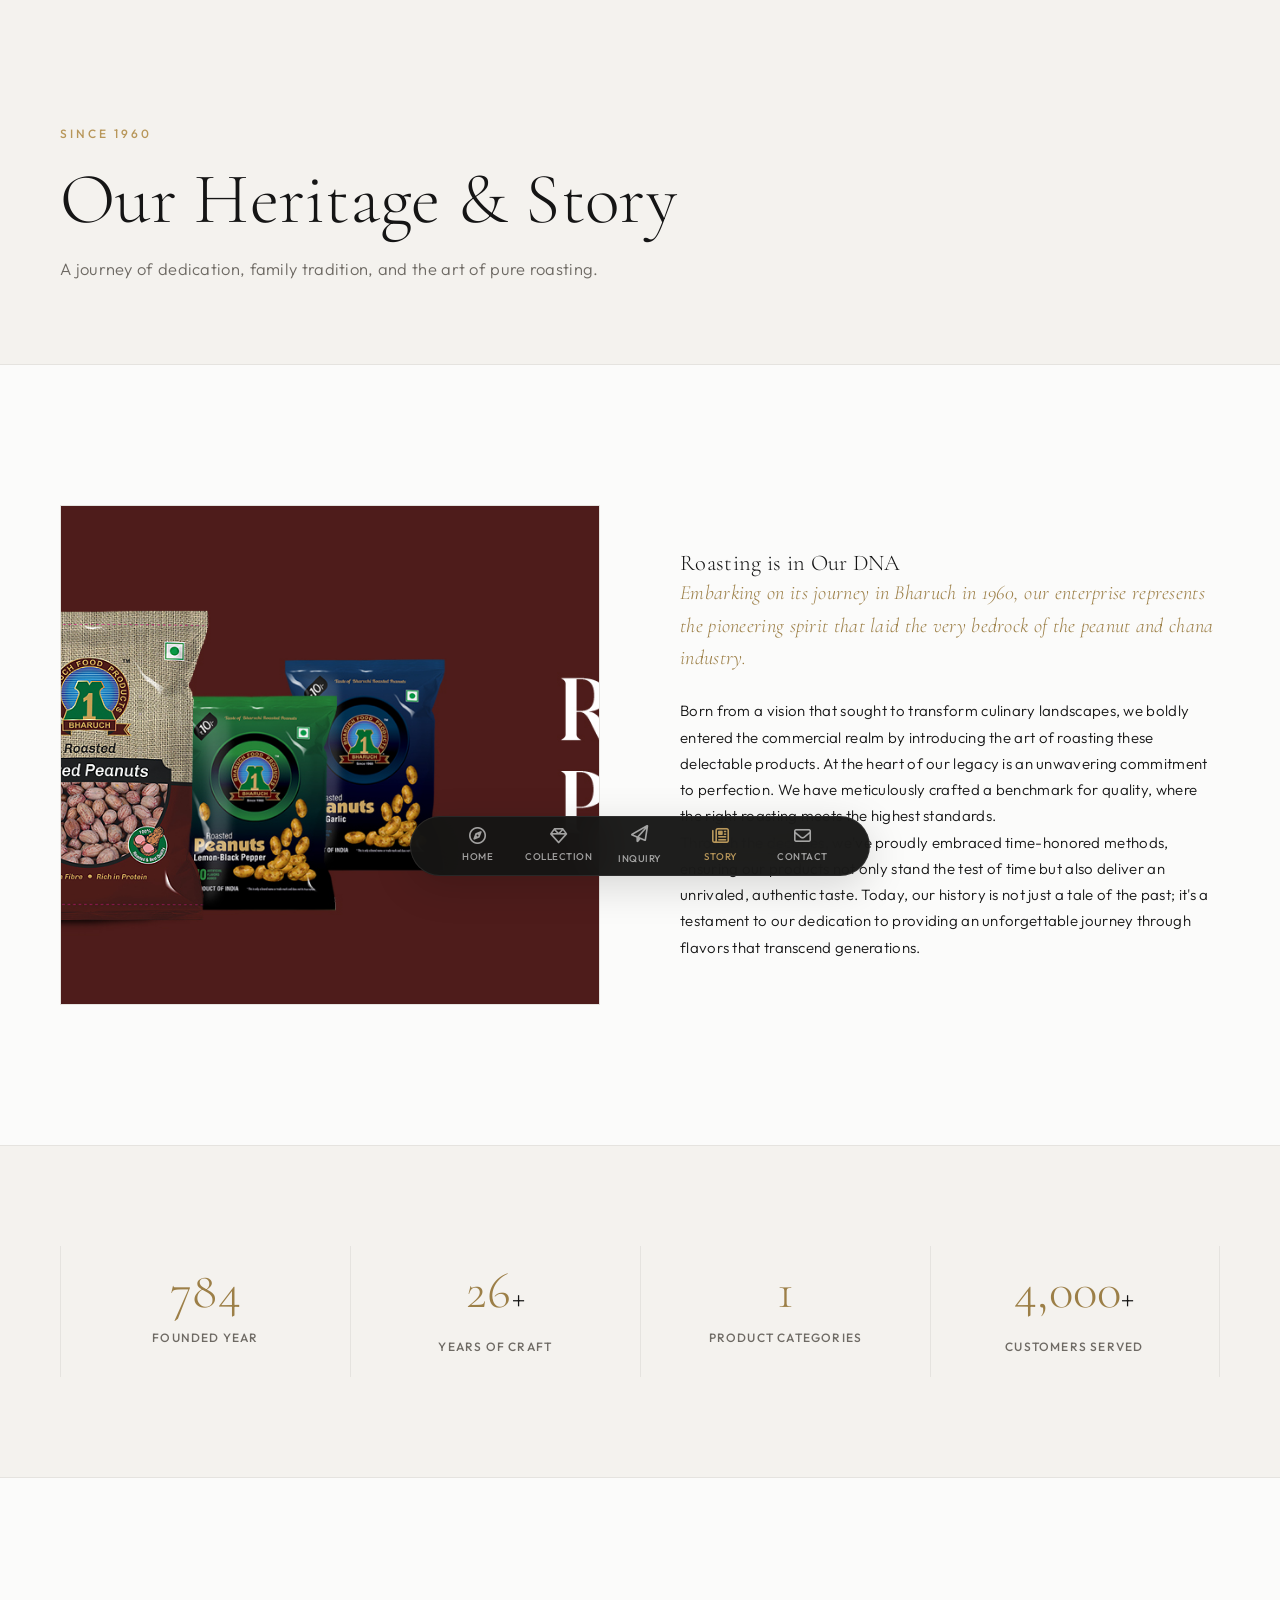
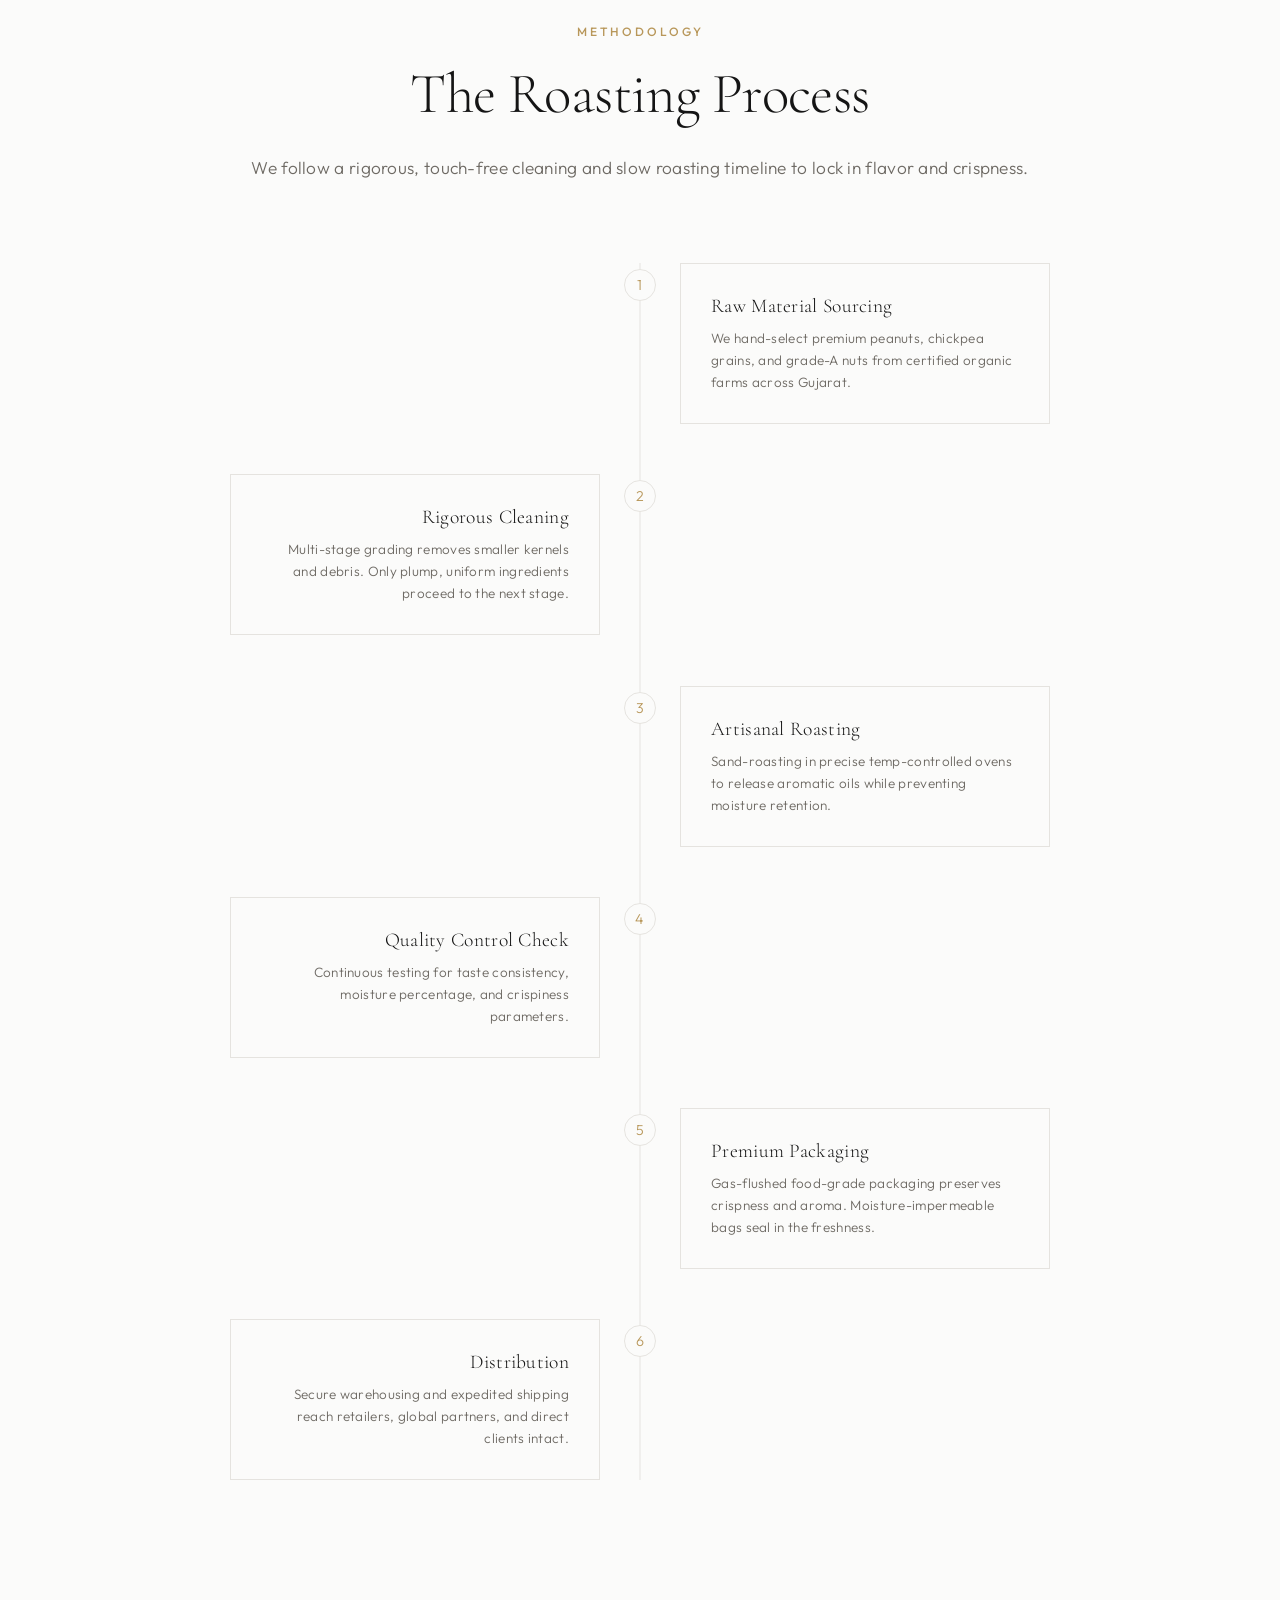
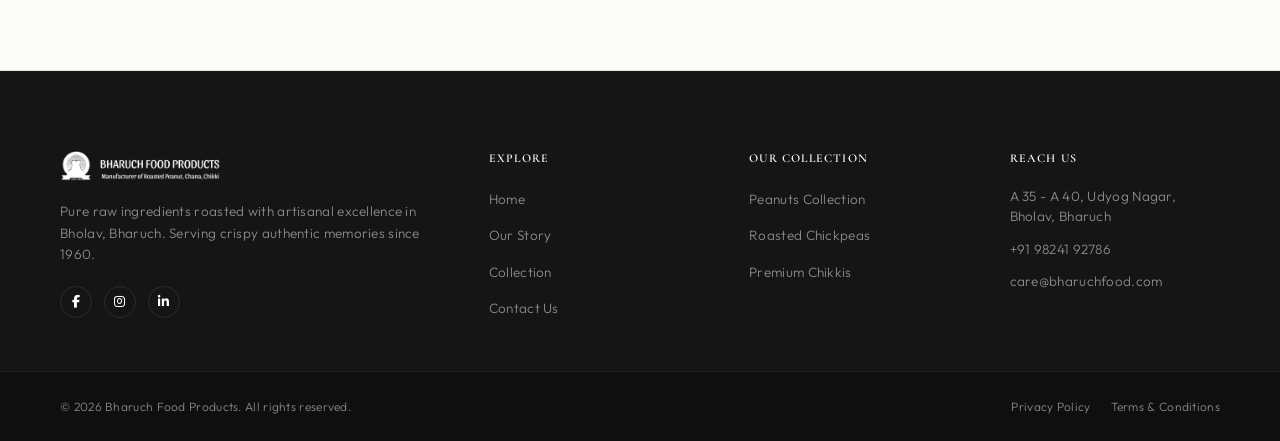
==== about.html @ 1b5e5ca8 "Initialize project with mobile-first lookbook UI redesign and Whatsapp integration" ====
<!DOCTYPE html>
<html lang="en">
<head>
    <meta charset="UTF-8">
    <meta name="viewport" content="width=device-width, initial-scale=1.0">
    <title>Our Story | Bharuch Food Products</title>
    <meta name="description" content="Embark on our journey starting in 1960. Discover our slow-roasted peanuts, authentic chickpea processing, and heritage chikki recipes.">
    <link rel="icon" type="image/png" href="assets/logo/site-logo-768x143.png">
    
    <!-- Google Fonts -->
    <link rel="preconnect" href="https://fonts.googleapis.com">
    <link rel="preconnect" href="https://fonts.gstatic.com" crossorigin>
    <link href="https://fonts.googleapis.com/css2?family=Cormorant+Garamond:ital,wght@0,300;0,400;0,600;1,300&family=Outfit:wght@200;300;400;500;600&display=swap" rel="stylesheet">
    
    <!-- FontAwesome Free Icons -->
    <link rel="stylesheet" href="https://cdnjs.cloudflare.com/ajax/libs/font-awesome/6.4.0/css/all.min.css">
    
    <!-- Stylesheets -->
    <link rel="stylesheet" href="css/style.css">
    <link rel="stylesheet" href="css/responsive.css">
    <link rel="stylesheet" href="css/animations.css">
</head>
<body>
    <!-- Scroll Progress Bar -->
    <div id="scroll-progress"></div>

    <!-- Glow Cursor (Desktop only) -->
    <div id="cursor-glow"></div>

    <!-- App-Style Floating Bottom Navigation -->
    <nav class="app-bottom-nav" role="navigation" aria-label="App Navigation">
        <ul class="app-nav-list">
            <li>
                <a href="index.html" class="app-nav-link">
                    <i class="fa-regular fa-compass"></i>
                    <span>Home</span>
                </a>
            </li>
            <li>
                <a href="products.html" class="app-nav-link">
                    <i class="fa-regular fa-gem"></i>
                    <span>Collection</span>
                </a>
            </li>
            <li>
                <a href="inquiry.html" class="app-nav-link">
                    <div class="nav-icon-wrapper">
                        <i class="fa-regular fa-paper-plane"></i>
                        <span class="cart-badge">0</span>
                    </div>
                    <span>Inquiry</span>
                </a>
            </li>
            <li>
                <a href="about.html" class="app-nav-link active">
                    <i class="fa-regular fa-newspaper"></i>
                    <span>Story</span>
                </a>
            </li>
            <li>
                <a href="contact.html" class="app-nav-link">
                    <i class="fa-regular fa-envelope"></i>
                    <span>Contact</span>
                </a>
            </li>
        </ul>
    </nav>

    <main>
        <!-- Page Header -->
        <section class="page-header" aria-label="Page Title Banner">
            <div class="container">
                <span class="section-subtitle">Since 1960</span>
                <h1 class="page-title">Our Heritage & Story</h1>
                <p class="page-subtitle">A journey of dedication, family tradition, and the art of pure roasting.</p>
            </div>
        </section>

        <!-- Story Section -->
        <section class="story-section scroll-reveal" aria-label="About Story Details">
            <div class="container grid-2">
                <div class="story-visual reveal-left">
                    <div class="visual-decor-box">
                        <img src="assets/images/peanuts/peanuts-2.jpg" alt="Vintage roasting craft" loading="lazy">
                    </div>
                </div>

                <div class="story-text reveal-right">
                    <h2 class="story-heading">Roasting is in Our DNA</h2>
                    <p class="lead">Embarking on its journey in Bharuch in 1960, our enterprise represents the pioneering spirit that laid the very bedrock of the peanut and chana industry.</p>
                    <p>Born from a vision that sought to transform culinary landscapes, we boldly entered the commercial realm by introducing the art of roasting these delectable products. At the heart of our legacy is an unwavering commitment to perfection. We have meticulously crafted a benchmark for quality, where the right roasting meets the highest standards.</p>
                    <p>Through the decades, we've proudly embraced time-honored methods, ensuring our products not only stand the test of time but also deliver an unrivaled, authentic taste. Today, our history is not just a tale of the past; it's a testament to our dedication to providing an unforgettable journey through flavors that transcend generations.</p>
                </div>
            </div>
        </section>

        <!-- Stats Section -->
        <section class="about-stats-section scroll-reveal" aria-label="Key Figures">
            <div class="container">
                <div class="stats-border-grid">
                    <div class="stat-item reveal-scale">
                        <span class="stat-number" data-target="1960">0</span>
                        <span class="stat-label">Founded Year</span>
                    </div>
                    <div class="stat-item reveal-scale" data-delay="100">
                        <span class="stat-number" data-target="66">0</span><span class="stat-plus">+</span>
                        <span class="stat-label">Years of Craft</span>
                    </div>
                    <div class="stat-item reveal-scale" data-delay="200">
                        <span class="stat-number" data-target="3">0</span>
                        <span class="stat-label">Product Categories</span>
                    </div>
                    <div class="stat-item reveal-scale" data-delay="300">
                        <span class="stat-number" data-target="10000">0</span><span class="stat-plus">+</span>
                        <span class="stat-label">Customers Served</span>
                    </div>
                </div>
            </div>
        </section>

        <!-- Process Timeline Section -->
        <section class="about-process-section scroll-reveal" aria-label="Manufacturing Timeline">
            <div class="container">
                <div class="section-header text-center">
                    <span class="section-subtitle">Methodology</span>
                    <h2 class="section-title">The Roasting Process</h2>
                    <p class="section-desc">We follow a rigorous, touch-free cleaning and slow roasting timeline to lock in flavor and crispness.</p>
                </div>

                <div class="timeline-container">
                    <div class="timeline-line"></div>
                    
                    <div class="timeline-item reveal-left">
                        <div class="timeline-badge">1</div>
                        <div class="timeline-content">
                            <h3>Raw Material Sourcing</h3>
                            <p>We hand-select premium peanuts, chickpea grains, and grade-A nuts from certified organic farms across Gujarat.</p>
                        </div>
                    </div>

                    <div class="timeline-item reveal-right">
                        <div class="timeline-badge">2</div>
                        <div class="timeline-content">
                            <h3>Rigorous Cleaning</h3>
                            <p>Multi-stage grading removes smaller kernels and debris. Only plump, uniform ingredients proceed to the next stage.</p>
                        </div>
                    </div>

                    <div class="timeline-item reveal-left">
                        <div class="timeline-badge">3</div>
                        <div class="timeline-content">
                            <h3>Artisanal Roasting</h3>
                            <p>Sand-roasting in precise temp-controlled ovens to release aromatic oils while preventing moisture retention.</p>
                        </div>
                    </div>

                    <div class="timeline-item reveal-right">
                        <div class="timeline-badge">4</div>
                        <div class="timeline-content">
                            <h3>Quality Control Check</h3>
                            <p>Continuous testing for taste consistency, moisture percentage, and crispiness parameters.</p>
                        </div>
                    </div>

                    <div class="timeline-item reveal-left">
                        <div class="timeline-badge">5</div>
                        <div class="timeline-content">
                            <h3>Premium Packaging</h3>
                            <p>Gas-flushed food-grade packaging preserves crispness and aroma. Moisture-impermeable bags seal in the freshness.</p>
                        </div>
                    </div>

                    <div class="timeline-item reveal-right">
                        <div class="timeline-badge">6</div>
                        <div class="timeline-content">
                            <h3>Distribution</h3>
                            <p>Secure warehousing and expedited shipping reach retailers, global partners, and direct clients intact.</p>
                        </div>
                    </div>
                </div>
            </div>
        </section>
    </main>

    <!-- Minimalistic Footer -->
    <footer id="site-footer">
        <div class="footer-upper container">
            <div class="footer-column brand">
                <img src="assets/logo/site-logo-768x143.png" alt="Bharuch Food Logo" class="footer-logo">
                <p>Pure raw ingredients roasted with artisanal excellence in Bholav, Bharuch. Serving crispy authentic memories since 1960.</p>
                <div class="social-links">
                    <a href="#" aria-label="Facebook"><i class="fa-brands fa-facebook-f"></i></a>
                    <a href="#" aria-label="Instagram"><i class="fa-brands fa-instagram"></i></a>
                    <a href="#" aria-label="LinkedIn"><i class="fa-brands fa-linkedin-in"></i></a>
                </div>
            </div>

            <div class="footer-column">
                <h3>Explore</h3>
                <ul class="footer-links">
                    <li><a href="index.html">Home</a></li>
                    <li><a href="about.html">Our Story</a></li>
                    <li><a href="products.html">Collection</a></li>
                    <li><a href="contact.html">Contact Us</a></li>
                </ul>
            </div>

            <div class="footer-column">
                <h3>Our Collection</h3>
                <ul class="footer-links">
                    <li><a href="products.html?category=peanuts">Peanuts Collection</a></li>
                    <li><a href="products.html?category=chana">Roasted Chickpeas</a></li>
                    <li><a href="products.html?category=chikki">Premium Chikkis</a></li>
                </ul>
            </div>

            <div class="footer-column">
                <h3>Reach Us</h3>
                <ul class="footer-contact">
                    <li>A 35 - A 40, Udyog Nagar, Bholav, Bharuch</li>
                    <li>+91 98241 92786</li>
                    <li>care@bharuchfood.com</li>
                </ul>
            </div>
        </div>

        <div class="footer-lower">
            <div class="container footer-lower-content">
                <p>&copy; 2026 Bharuch Food Products. All rights reserved.</p>
                <div class="footer-meta">
                    <a href="#">Privacy Policy</a>
                    <a href="#">Terms & Conditions</a>
                </div>
            </div>
        </div>
    </footer>

    <!-- Back to Top Button -->
    <button id="back-to-top" aria-label="Go to top of page">
        <i class="fa-solid fa-arrow-up-long"></i>
    </button>

    <!-- Modular JS Scripts -->
    <script type="module" src="js/app.js"></script>
</body>
</html>
---- css/style.css ----
/* ==========================================================================
   Premium Minimalist Design System
   ========================================================================== */
:root {
    --color-bg-primary: #fbfbfa;   /* Matte Alabaster Off-white */
    --color-bg-secondary: #f4f2ee; /* Soft Clay / Sand */
    --color-primary: #151515;      /* Deep Pitch Charcoal */
    --color-accent: #b8975a;       /* Quiet Luxury Gold */
    --color-accent-hover: #9c7f47; /* Darker Gold */
    --color-border: #e5e3df;       /* Thin Slate / Chalk border */
    --color-text-muted: #6e6a64;   /* Muted organic gray */
    --color-white: #ffffff;
    --color-success: #3b7a57;      /* Clean Sage Green */
    
    --font-headings: 'Cormorant Garamond', serif;
    --font-body: 'Outfit', sans-serif;
    
    --transition-smooth: all 0.6s cubic-bezier(0.16, 1, 0.3, 1);
    --transition-fast: all 0.3s cubic-bezier(0.25, 0.8, 0.25, 1);
    
    --shadow-minimal: 0 4px 20px rgba(21, 21, 21, 0.02);
    --shadow-premium: 0 20px 40px rgba(21, 21, 21, 0.04);
    
    --radius-sharp: 0px;           /* Sharp minimalist edges */
    --radius-sm: 2px;
    --radius-md: 6px;
    
    --header-height: 80px;
    --scroll-progress: 0%;
}

/* ==========================================================================
   Base Styles & Reset
   ========================================================================== */
* {
    box-sizing: border-box;
    margin: 0;
    padding: 0;
}

html {
    scroll-behavior: auto;
    font-size: 15px;
    background-color: var(--color-bg-primary);
}

body {
    background-color: var(--color-bg-primary);
    color: var(--color-primary);
    font-family: var(--font-body);
    font-weight: 300;
    line-height: 1.75;
    letter-spacing: 0.02em;
    overflow-x: hidden;
    -webkit-font-smoothing: antialiased;
}

a {
    color: inherit;
    text-decoration: none;
    transition: var(--transition-fast);
}

img {
    max-width: 100%;
    height: auto;
    display: block;
}

button, input, select, textarea {
    font-family: inherit;
    font-size: inherit;
    color: inherit;
    background: none;
    border: none;
    outline: none;
}

/* Custom minimal scrollbar */
::-webkit-scrollbar {
    width: 6px;
}
::-webkit-scrollbar-track {
    background: var(--color-bg-secondary);
}
::-webkit-scrollbar-thumb {
    background: var(--color-accent);
}
::-webkit-scrollbar-thumb:hover {
    background: var(--color-primary);
}

/* ==========================================================================
   Typography & Sections
   ========================================================================== */
h1, h2, h3, h4, h5, h6 {
    font-family: var(--font-headings);
    font-weight: 300;
    color: var(--color-primary);
    line-height: 1.25;
}

.container {
    width: 100%;
    max-width: 1360px;
    margin: 0 auto;
    padding: 0 60px;
}

.grid-2 {
    display: grid;
    grid-template-columns: repeat(2, 1fr);
    gap: 80px;
    align-items: center;
}

.text-center {
    text-align: center;
}

.section-header {
    max-width: 800px;
    margin: 0 auto 80px auto;
}

.section-subtitle {
    display: inline-block;
    font-family: var(--font-body);
    font-weight: 500;
    font-size: 0.8rem;
    letter-spacing: 0.25em;
    text-transform: uppercase;
    color: var(--color-accent);
    margin-bottom: 16px;
}

.section-title {
    font-family: var(--font-headings);
    font-size: clamp(2.4rem, 5vw, 3.8rem);
    letter-spacing: -0.01em;
    margin-bottom: 24px;
}

.section-desc {
    font-size: 1.15rem;
    color: var(--color-text-muted);
    font-weight: 300;
}

.lead {
    font-size: 1.35rem;
    font-family: var(--font-headings);
    font-style: italic;
    color: var(--color-accent-hover);
    line-height: 1.6;
    margin-bottom: 24px;
}

/* Page Headers (Multi-page Title blocks) */
.page-header {
    background-color: var(--color-bg-secondary);
    padding: 120px 0 80px 0;
    border-bottom: 1px solid var(--color-border);
}

.page-title {
    font-size: clamp(3rem, 6vw, 4.8rem);
    margin-bottom: 16px;
    line-height: 1.1;
}

.page-subtitle {
    font-size: 1.1rem;
    color: var(--color-text-muted);
    font-weight: 300;
}

/* Interactive Links */
.underline-link {
    display: inline-flex;
    align-items: center;
    gap: 8px;
    font-weight: 500;
    font-size: 0.85rem;
    text-transform: uppercase;
    letter-spacing: 0.1em;
    position: relative;
    padding-bottom: 4px;
    transition: var(--transition-fast);
}

.underline-link::after {
    content: '';
    position: absolute;
    bottom: 0;
    left: 0;
    width: 100%;
    height: 1px;
    background-color: var(--color-primary);
    transform: scaleX(1);
    transform-origin: left;
    transition: transform 0.4s cubic-bezier(0.16, 1, 0.3, 1);
}

.underline-link:hover::after {
    transform: scaleX(0);
    transform-origin: right;
}

.underline-link i {
    font-size: 0.95rem;
    transition: transform 0.3s ease;
}

.underline-link:hover i {
    transform: translateX(4px);
}

/* Clean Block Buttons */
.btn {
    display: inline-flex;
    align-items: center;
    justify-content: center;
    padding: 16px 40px;
    font-family: var(--font-body);
    font-weight: 400;
    font-size: 0.85rem;
    letter-spacing: 0.15em;
    text-transform: uppercase;
    cursor: pointer;
    position: relative;
    border-radius: var(--radius-sharp);
    transition: var(--transition-smooth);
    border: 1px solid transparent;
}

.btn-primary {
    background-color: var(--color-primary);
    color: var(--color-bg-primary);
    border-color: var(--color-primary);
}

.btn-primary:hover {
    background-color: transparent;
    color: var(--color-primary);
    border-color: var(--color-primary);
}

.btn-outline {
    background-color: transparent;
    color: var(--color-white);
    border-color: rgba(255, 255, 255, 0.4);
}

.btn-outline:hover {
    background-color: var(--color-white);
    color: var(--color-primary);
    border-color: var(--color-white);
}

.btn-block {
    display: flex;
    width: 100%;
}

/* ==========================================================================
   Header & Navigation
   ========================================================================== */
#site-header {
    position: fixed;
    top: 0;
    left: 0;
    width: 100%;
    height: var(--header-height);
    z-index: 1000;
    background-color: rgba(251, 251, 250, 0.85);
    backdrop-filter: blur(16px);
    -webkit-backdrop-filter: blur(16px);
    border-bottom: 1px solid var(--color-border);
    transition: var(--transition-smooth);
}

#site-header.scroll-up {
    transform: translateY(0);
}

#site-header.scroll-down {
    transform: translateY(-100%);
}

#site-header.scrolled {
    background-color: rgba(251, 251, 250, 0.98);
}

.nav-container {
    max-width: 1360px;
    height: 100%;
    margin: 0 auto;
    padding: 0 60px;
    display: flex;
    align-items: center;
    justify-content: space-between;
}

.logo-link {
    display: flex;
    align-items: center;
}

.nav-logo {
    height: 32px;
    width: auto;
    object-fit: contain;
}

.nav-links {
    display: flex;
    align-items: center;
    list-style: none;
    gap: 40px;
}

.nav-link {
    font-size: 0.85rem;
    font-weight: 400;
    text-transform: uppercase;
    letter-spacing: 0.15em;
    color: var(--color-primary);
    padding: 8px 0;
    position: relative;
}

.nav-link::after {
    content: '';
    position: absolute;
    bottom: 0;
    left: 0;
    width: 100%;
    height: 1px;
    background-color: var(--color-accent);
    transform: scaleX(0);
    transform-origin: right;
    transition: transform 0.4s cubic-bezier(0.16, 1, 0.3, 1);
}

.nav-link:hover::after,
.nav-link.active::after {
    transform: scaleX(1);
    transform-origin: left;
}

#mobile-menu-toggle {
    display: none;
    flex-direction: column;
    justify-content: space-between;
    width: 24px;
    height: 16px;
    cursor: pointer;
    z-index: 1001;
}

.hamburger-bar {
    width: 100%;
    height: 1px;
    background-color: var(--color-primary);
    transition: var(--transition-smooth);
}

/* ==========================================================================
   Home Hero Section
   ========================================================================== */
.hero-section {
    position: relative;
    width: 100%;
    height: 100vh;
    display: flex;
    align-items: center;
    overflow: hidden;
    background-color: var(--color-primary);
}

.hero-carousel {
    position: absolute;
    top: 0;
    left: 0;
    width: 100%;
    height: 100%;
    z-index: 1;
}

.carousel-slide {
    position: absolute;
    top: 0;
    left: 0;
    width: 100%;
    height: 100%;
    background-size: cover;
    background-position: center;
    background-repeat: no-repeat;
    opacity: 0;
    transition: opacity 1.6s cubic-bezier(0.4, 0, 0.2, 1);
    transform: scale(1.04);
}

.carousel-slide.active {
    opacity: 1;
    transform: scale(1);
    transition: opacity 1.6s ease, transform 12s ease;
}

.hero-content {
    position: relative;
    z-index: 2;
    color: var(--color-white);
    max-width: 840px;
}

.hero-badge {
    display: inline-block;
    padding: 4px 16px;
    border: 1px solid rgba(255, 255, 255, 0.3);
    font-size: 0.75rem;
    font-weight: 500;
    letter-spacing: 0.3em;
    text-transform: uppercase;
    color: var(--color-accent);
    margin-bottom: 28px;
    background-color: rgba(21, 21, 21, 0.3);
    backdrop-filter: blur(4px);
}

.hero-title {
    font-family: var(--font-headings);
    font-size: clamp(3rem, 7vw, 5rem);
    line-height: 1.15;
    font-weight: 300;
    margin-bottom: 24px;
    color: var(--color-white);
}

.hero-tagline {
    font-size: clamp(1.05rem, 2vw, 1.25rem);
    font-weight: 300;
    line-height: 1.7;
    color: rgba(255, 255, 255, 0.85);
    margin-bottom: 44px;
    max-width: 600px;
}

.hero-actions {
    display: flex;
    gap: 20px;
}

.scroll-down-indicator {
    position: absolute;
    bottom: 40px;
    left: 50%;
    transform: translateX(-50%);
    z-index: 2;
    color: var(--color-white);
    display: flex;
    flex-direction: column;
    align-items: center;
    gap: 8px;
    font-size: 1.1rem;
    opacity: 0.6;
    transition: var(--transition-fast);
}

.scroll-down-indicator:hover {
    opacity: 1;
    bottom: 35px;
}

/* ==========================================================================
   Home Categories Grid Section
   ========================================================================== */
.categories-section {
    padding: 140px 0;
    border-bottom: 1px solid var(--color-border);
}

.categories-grid {
    display: grid;
    grid-template-columns: repeat(3, 1fr);
    gap: 40px;
}

.category-block {
    display: block;
    background-color: var(--color-bg-secondary);
    border: 1px solid var(--color-border);
    transition: var(--transition-smooth);
}

.category-block:hover {
    border-color: var(--color-accent);
    transform: translateY(-5px);
}

.category-img-box {
    width: 100%;
    padding-top: 100%; /* Square */
    position: relative;
    overflow: hidden;
    background-color: var(--color-bg-secondary);
    border-bottom: 1px solid var(--color-border);
}

.category-img-box img {
    position: absolute;
    top: 5%;
    left: 5%;
    width: 90%;
    height: 90%;
    object-fit: contain;
    transition: transform 0.8s cubic-bezier(0.16, 1, 0.3, 1);
}

.category-block:hover .category-img-box img {
    transform: scale(1.05);
}

.category-info {
    padding: 30px;
    display: flex;
    flex-direction: column;
    align-items: flex-start;
}

.category-info h3 {
    font-family: var(--font-headings);
    font-size: 1.6rem;
    margin-bottom: 8px;
    color: var(--color-primary);
}

.category-link-text {
    font-size: 0.8rem;
    font-weight: 500;
    text-transform: uppercase;
    letter-spacing: 0.1em;
    color: var(--color-accent-hover);
    display: flex;
    align-items: center;
    gap: 8px;
}

.category-block:hover .category-link-text i {
    transform: translateX(4px);
    transition: transform 0.3s ease;
}

/* ==========================================================================
   Home Teaser / Highlight Section
   ========================================================================== */
.teaser-section {
    padding: 140px 0;
}

.teaser-text {
    padding-right: 40px;
}

.teaser-visual {
    position: relative;
}

.teaser-image-box {
    width: 100%;
    height: 480px;
    overflow: hidden;
    border: 1px solid var(--color-border);
    background-color: var(--color-bg-secondary);
}

.teaser-image-box img {
    width: 100%;
    height: 100%;
    object-fit: cover;
    transition: transform 1.2s cubic-bezier(0.16, 1, 0.3, 1);
}

.teaser-visual:hover img {
    transform: scale(1.03);
}

/* ==========================================================================
   About Page & Timeline
   ========================================================================== */
.story-section {
    padding: 140px 0;
}

.story-visual {
    position: relative;
}

.visual-decor-box {
    width: 100%;
    height: 500px;
    overflow: hidden;
    border: 1px solid var(--color-border);
    background-color: var(--color-bg-secondary);
}

.visual-decor-box img {
    width: 100%;
    height: 100%;
    object-fit: cover;
}

.about-stats-section {
    padding: 100px 0;
    background-color: var(--color-bg-secondary);
    border-top: 1px solid var(--color-border);
    border-bottom: 1px solid var(--color-border);
}

.stats-border-grid {
    display: grid;
    grid-template-columns: repeat(4, 1fr);
    border-left: 1px solid var(--color-border);
}

.stat-item {
    padding: 20px 40px;
    border-right: 1px solid var(--color-border);
    text-align: center;
}

.stat-number {
    font-family: var(--font-headings);
    font-size: 3.4rem;
    font-weight: 300;
    color: var(--color-accent-hover);
    line-height: 1;
}

.stat-plus {
    font-family: var(--font-headings);
    font-size: 2.2rem;
    color: var(--color-primary);
}

.stat-label {
    display: block;
    font-size: 0.8rem;
    font-weight: 500;
    text-transform: uppercase;
    letter-spacing: 0.1em;
    color: var(--color-text-muted);
    margin-top: 10px;
}

/* Process section inside About */
.about-process-section {
    padding: 140px 0;
}

.timeline-container {
    position: relative;
    max-width: 900px;
    margin: 80px auto 0 auto;
}

.timeline-line {
    position: absolute;
    top: 0;
    bottom: 0;
    left: 50%;
    width: 1px;
    background-color: var(--color-border);
    transform: translateX(-50%);
}

.timeline-item {
    position: relative;
    width: 50%;
    padding: 0 40px;
    margin-bottom: 50px;
}

.timeline-item:nth-child(even) {
    left: 50%;
}

.timeline-item:nth-child(odd) {
    left: 0;
    text-align: right;
}

.timeline-badge {
    position: absolute;
    top: 6px;
    width: 32px;
    height: 32px;
    background-color: var(--color-bg-primary);
    color: var(--color-accent);
    font-size: 0.95rem;
    border-radius: 50%;
    display: flex;
    align-items: center;
    justify-content: center;
    border: 1px solid var(--color-border);
    z-index: 2;
}

.timeline-item:nth-child(even) .timeline-badge {
    left: -16px;
}

.timeline-item:nth-child(odd) .timeline-badge {
    right: -16px;
}

.timeline-content {
    background-color: var(--color-bg-primary);
    padding: 30px;
    border: 1px solid var(--color-border);
    transition: var(--transition-smooth);
}

.timeline-content:hover {
    border-color: var(--color-accent);
    transform: translateY(-3px);
}

.timeline-content h3 {
    font-family: var(--font-headings);
    font-size: 1.3rem;
    margin-bottom: 10px;
    color: var(--color-primary);
}

.timeline-content p {
    color: var(--color-text-muted);
    font-size: 0.9rem;
    line-height: 1.6;
}

/* ==========================================================================
   Products / Collection Catalog page
   ========================================================================== */
.catalog-section {
    padding: 80px 0 140px 0;
}

.filter-controls {
    display: flex;
    justify-content: space-between;
    align-items: center;
    border-bottom: 1px solid var(--color-border);
    padding-bottom: 24px;
    margin-bottom: 50px;
    gap: 30px;
}

.search-box {
    position: relative;
    width: 350px;
}

.search-icon {
    position: absolute;
    left: 0;
    top: 50%;
    transform: translateY(-50%);
    color: var(--color-accent);
}

#product-search {
    width: 100%;
    padding: 12px 10px 12px 28px;
    border-bottom: 1px solid var(--color-border);
    font-size: 0.95rem;
    color: var(--color-primary);
    transition: var(--transition-fast);
}

#product-search:focus {
    border-bottom-color: var(--color-primary);
}

.filter-tabs {
    display: flex;
    gap: 24px;
}

.filter-tab {
    font-size: 0.85rem;
    font-weight: 500;
    text-transform: uppercase;
    letter-spacing: 0.1em;
    cursor: pointer;
    position: relative;
    padding: 8px 0;
    color: var(--color-text-muted);
    transition: var(--transition-fast);
}

.filter-tab::after {
    content: '';
    position: absolute;
    bottom: 0;
    left: 0;
    width: 100%;
    height: 1px;
    background-color: var(--color-primary);
    transform: scaleX(0);
    transform-origin: right;
    transition: transform 0.4s cubic-bezier(0.16, 1, 0.3, 1);
}

.filter-tab.active {
    color: var(--color-primary);
}

.filter-tab.active::after {
    transform: scaleX(1);
    transform-origin: left;
}

.product-grid {
    display: grid;
    grid-template-columns: repeat(3, 1fr);
    gap: 40px;
}

.product-card {
    background-color: transparent;
    border: none;
    transition: var(--transition-smooth);
    display: flex;
    flex-direction: column;
    cursor: pointer;
}

.product-card:hover {
    transform: translateY(-4px);
}

.product-img-box {
    width: 100%;
    padding-top: 100%;
    position: relative;
    background-color: var(--color-bg-secondary);
    border-bottom: 1px solid var(--color-border);
    overflow: hidden;
}

.product-img {
    position: absolute;
    top: 5%;
    left: 5%;
    width: 90%;
    height: 90%;
    object-fit: contain;
    transition: transform 0.8s cubic-bezier(0.16, 1, 0.3, 1);
}

.product-card:hover .product-img {
    transform: scale(1.04);
}

.product-badge-overlay {
    position: absolute;
    top: 20px;
    left: 20px;
    background-color: var(--color-primary);
    color: var(--color-white);
    padding: 3px 12px;
    font-size: 0.7rem;
    font-weight: 500;
    text-transform: uppercase;
    letter-spacing: 0.1em;
}

.product-info {
    padding: 24px;
    display: flex;
    flex-direction: column;
    align-items: flex-start;
    flex-grow: 1;
}

.product-info h3 {
    font-family: var(--font-headings);
    font-size: 1.4rem;
    color: var(--color-primary);
    margin-bottom: 8px;
    font-weight: 300;
}

.product-size-info {
    font-size: 0.8rem;
    color: var(--color-text-muted);
    margin-bottom: 24px;
    display: flex;
    align-items: center;
    gap: 6px;
}

.card-btn {
    margin-top: auto;
    font-size: 0.8rem;
    font-weight: 600;
    text-transform: uppercase;
    letter-spacing: 0.08em;
    color: var(--color-accent-hover);
    border-bottom: 1px solid transparent;
    padding-bottom: 2px;
    transition: var(--transition-fast);
}

.product-card:hover .card-btn {
    color: var(--color-primary);
    border-bottom-color: var(--color-primary);
}

/* Skeletons */
.skeleton .skeleton-img {
    width: 100%;
    padding-top: 100%;
    background: #f0eeea;
    animation: pulse-skeleton 1.5s infinite alternate;
}
.skeleton .skeleton-text {
    background: #f0eeea;
    height: 14px;
    margin: 15px 24px;
    animation: pulse-skeleton 1.5s infinite alternate;
}
.skeleton .skeleton-text.title {
    width: 50%;
}
.skeleton .skeleton-text.desc {
    width: 30%;
}
@keyframes pulse-skeleton {
    0% { opacity: 0.6; }
    100% { opacity: 1; }
}

.no-results {
    text-align: center;
    padding: 60px 0;
}
.no-results-icon {
    font-size: 2.8rem;
    color: var(--color-accent);
    margin-bottom: 15px;
}

/* ==========================================================================
   Contact Page & Form Elements
   ========================================================================== */
.contact-section {
    padding: 100px 0;
    background-color: var(--color-primary);
    color: var(--color-white);
}

.contact-info {
    padding-right: 60px;
}

.contact-lead {
    font-size: 1.25rem;
    font-weight: 300;
    line-height: 1.7;
    color: rgba(255, 255, 255, 0.8);
    margin-bottom: 40px;
}

.contact-details {
    display: flex;
    flex-direction: column;
    gap: 36px;
}

.detail-item {
    display: flex;
    align-items: flex-start;
    gap: 20px;
}

.detail-icon {
    font-size: 1.3rem;
    color: var(--color-accent);
    margin-top: 4px;
}

.detail-text h4 {
    font-size: 0.8rem;
    font-weight: 600;
    text-transform: uppercase;
    letter-spacing: 0.1em;
    color: rgba(255, 255, 255, 0.4);
    margin-bottom: 4px;
}

.detail-text p {
    font-size: 1rem;
    color: rgba(255,255,255,0.9);
}

.contact-form-container {
    background-color: var(--color-bg-primary);
    color: var(--color-primary);
    padding: 50px;
    border: 1px solid var(--color-border);
    position: relative;
    overflow: hidden;
}

.contact-form-container h3 {
    font-family: var(--font-headings);
    font-size: 1.8rem;
    margin-bottom: 30px;
}

.form-group {
    margin-bottom: 20px;
}

.form-group label {
    display: block;
    font-size: 0.8rem;
    font-weight: 600;
    text-transform: uppercase;
    letter-spacing: 0.05em;
    color: var(--color-text-muted);
    margin-bottom: 6px;
}

.form-group label .required {
    color: #cc3333;
}

.input-wrapper {
    position: relative;
    border-bottom: 1px solid var(--color-border);
    transition: var(--transition-fast);
}

.form-icon {
    position: absolute;
    left: 0;
    top: 50%;
    transform: translateY(-50%);
    color: var(--color-accent);
    font-size: 0.95rem;
}

.input-wrapper input,
.input-wrapper select,
.input-wrapper textarea {
    width: 100%;
    padding: 12px 10px 12px 28px;
    font-size: 0.95rem;
    color: var(--color-primary);
    border: none;
    background: transparent;
    transition: var(--transition-fast);
}

.input-wrapper textarea {
    padding-left: 0;
}

.input-wrapper input:focus,
.input-wrapper select:focus,
.input-wrapper textarea:focus {
    background-color: var(--color-bg-secondary);
}

.form-group.invalid .input-wrapper {
    border-bottom-color: #cc3333;
}

.error-msg {
    display: block;
    color: #cc3333;
    font-size: 0.75rem;
    font-weight: 500;
    margin-top: 4px;
    opacity: 0;
    height: 0;
    overflow: hidden;
}

.form-group.invalid .error-msg {
    opacity: 1;
    height: auto;
}

/* Success Form overlay */
.success-overlay {
    position: absolute;
    top: 0;
    left: 0;
    width: 100%;
    height: 100%;
    background-color: var(--color-bg-primary);
    z-index: 10;
    display: flex;
    align-items: center;
    justify-content: center;
    padding: 40px;
    opacity: 0;
    pointer-events: none;
    transition: var(--transition-smooth);
}

.success-overlay:not(.hidden) {
    opacity: 1;
    pointer-events: auto;
}

.success-content {
    text-align: center;
    max-width: 320px;
}

.success-circle {
    width: 64px;
    height: 64px;
    border-radius: 50%;
    border: 1px solid var(--color-success);
    color: var(--color-success);
    display: flex;
    align-items: center;
    justify-content: center;
    font-size: 1.8rem;
    margin: 0 auto 20px auto;
}

.success-content h3 {
    font-family: var(--font-headings);
    font-size: 1.5rem;
    margin-bottom: 8px;
}

.success-content p {
    color: var(--color-text-muted);
    font-size: 0.9rem;
    margin-bottom: 24px;
}

.map-embed-container {
    margin-top: 80px;
    height: 380px;
    border: 1px solid var(--color-border);
}

/* ==========================================================================
   Product Modal overlay
   ========================================================================== */
.modal-overlay {
    position: fixed;
    top: 0;
    left: 0;
    width: 100%;
    height: 100%;
    background-color: rgba(21, 21, 21, 0.6);
    backdrop-filter: blur(10px);
    -webkit-backdrop-filter: blur(10px);
    z-index: 1100;
    display: flex;
    align-items: center;
    justify-content: center;
    padding: 20px;
    opacity: 0;
    pointer-events: none;
    transition: var(--transition-smooth);
}

.modal-overlay:not(.hidden) {
    opacity: 1;
    pointer-events: auto;
}

.modal-container {
    background-color: var(--color-bg-primary);
    width: 100%;
    max-width: 960px;
    border: 1px solid var(--color-border);
    position: relative;
    max-height: 90vh;
    overflow-y: auto;
    transform: scale(0.96);
    transition: var(--transition-smooth);
}

.modal-overlay:not(.hidden) .modal-container {
    transform: scale(1);
}

.modal-close-btn {
    position: absolute;
    top: 20px;
    right: 20px;
    width: 36px;
    height: 36px;
    border: 1px solid var(--color-border);
    background-color: var(--color-bg-primary);
    display: flex;
    align-items: center;
    justify-content: center;
    font-size: 1rem;
    cursor: pointer;
    z-index: 10;
    transition: var(--transition-fast);
}

.modal-close-btn:hover {
    background-color: var(--color-primary);
    color: var(--color-white);
}

.modal-content-grid {
    display: grid;
    grid-template-columns: 4.5fr 5.5fr;
}

.modal-media {
    background-color: var(--color-bg-secondary);
    display: flex;
    align-items: center;
    justify-content: center;
    padding: 40px;
    border-right: 1px solid var(--color-border);
}

.modal-media img {
    max-height: 360px;
    object-fit: contain;
}

.modal-details {
    padding: 50px;
    display: flex;
    flex-direction: column;
}

.modal-details .product-badge {
    align-self: flex-start;
    font-size: 0.75rem;
    font-weight: 500;
    text-transform: uppercase;
    letter-spacing: 0.1em;
    color: var(--color-accent-hover);
    margin-bottom: 12px;
}

#modal-product-title {
    font-family: var(--font-headings);
    font-size: 2.4rem;
    margin-bottom: 20px;
    font-weight: 300;
}

.modal-desc {
    color: var(--color-text-muted);
    font-size: 0.95rem;
    margin-bottom: 30px;
}

.modal-meta-box {
    display: flex;
    flex-direction: column;
    gap: 20px;
    margin-bottom: 40px;
    padding-top: 20px;
    border-top: 1px solid var(--color-border);
}

.meta-section h4 {
    font-size: 0.8rem;
    font-weight: 600;
    text-transform: uppercase;
    letter-spacing: 0.05em;
    color: var(--color-primary);
    margin-bottom: 4px;
}

.meta-section p {
    font-size: 0.9rem;
    color: var(--color-text-muted);
}

.size-tags {
    display: flex;
    flex-wrap: wrap;
    gap: 6px;
}

.size-tag {
    padding: 4px 12px;
    border: 1px solid var(--color-border);
    font-size: 0.8rem;
    color: var(--color-primary);
}

/* ==========================================================================
   Minimalistic Footer
   ========================================================================== */
#site-footer {
    background-color: var(--color-primary);
    color: rgba(255, 255, 255, 0.5);
    padding: 80px 0 0 0;
    border-top: 1px solid var(--color-border);
}

.footer-upper {
    display: grid;
    grid-template-columns: 1.8fr repeat(3, 1fr);
    gap: 50px;
    padding-bottom: 50px;
    border-bottom: 1px solid rgba(255, 255, 255, 0.05);
}

.footer-logo {
    height: 30px;
    margin-bottom: 20px;
    filter: brightness(0) invert(1);
}

.footer-column.brand p {
    font-size: 0.9rem;
    line-height: 1.6;
    margin-bottom: 20px;
}

.social-links {
    display: flex;
    gap: 12px;
}

.social-links a {
    display: flex;
    align-items: center;
    justify-content: center;
    width: 32px;
    height: 32px;
    border: 1px solid rgba(255, 255, 255, 0.1);
    color: var(--color-white);
    border-radius: 50%;
    font-size: 0.85rem;
}

.social-links a:hover {
    border-color: var(--color-accent);
    color: var(--color-accent);
    transform: translateY(-2px);
}

.footer-column h3 {
    font-size: 0.8rem;
    font-weight: 600;
    text-transform: uppercase;
    letter-spacing: 0.1em;
    color: var(--color-white);
    margin-bottom: 20px;
}

.footer-links {
    list-style: none;
    display: flex;
    flex-direction: column;
    gap: 10px;
}

.footer-links a {
    font-size: 0.9rem;
}

.footer-links a:hover {
    color: var(--color-accent);
}

.footer-contact {
    list-style: none;
    display: flex;
    flex-direction: column;
    gap: 12px;
}

.footer-contact li {
    font-size: 0.9rem;
    line-height: 1.5;
}

.footer-lower {
    background-color: #0f0f0f;
    padding: 24px 0;
    font-size: 0.8rem;
}

.footer-lower-content {
    display: flex;
    justify-content: space-between;
    align-items: center;
}

.footer-meta {
    display: flex;
    gap: 20px;
}

.footer-meta a:hover {
    color: var(--color-accent);
}

/* ==========================================================================
   App-Style Bottom Navigation & Floating Dock
   ========================================================================== */
.app-bottom-nav {
    position: fixed;
    bottom: 0;
    left: 0;
    width: 100%;
    height: 64px;
    background-color: rgba(251, 251, 250, 0.95);
    backdrop-filter: blur(16px);
    -webkit-backdrop-filter: blur(16px);
    border-top: 1px solid var(--color-border);
    z-index: 1000;
    transition: var(--transition-smooth);
}

.app-nav-list {
    display: flex;
    height: 100%;
    list-style: none;
    justify-content: space-around;
    align-items: center;
    max-width: 600px;
    margin: 0 auto;
    padding: 0 10px;
}

.app-nav-list li {
    flex: 1;
    display: flex;
    justify-content: center;
}

.app-nav-link {
    display: flex;
    flex-direction: column;
    align-items: center;
    font-size: 0.65rem;
    text-transform: uppercase;
    font-family: var(--font-body);
    font-weight: 500;
    letter-spacing: 0.05em;
    color: var(--color-text-muted);
    gap: 4px;
    transition: var(--transition-fast);
    padding: 6px 0;
    width: 100%;
    text-align: center;
}

.app-nav-link i {
    font-size: 1.2rem;
    color: var(--color-text-muted);
    transition: var(--transition-fast);
}

.app-nav-link:hover i,
.app-nav-link.active i {
    color: var(--color-accent);
}

.app-nav-link:hover,
.app-nav-link.active {
    color: var(--color-primary);
}

.nav-icon-wrapper {
    position: relative;
    display: inline-block;
}

/* Inquiry wishlist count badge */
.cart-badge {
    position: absolute;
    top: -6px;
    right: -14px;
    min-width: 16px;
    height: 16px;
    border-radius: 50%;
    background-color: var(--color-primary);
    color: var(--color-white);
    font-size: 0.6rem;
    font-weight: 600;
    display: flex;
    align-items: center;
    justify-content: center;
    opacity: 0;
    transform: scale(0.6);
    transition: var(--transition-fast);
    border: 1px solid var(--color-bg-primary);
}

.cart-badge.active {
    opacity: 1;
    transform: scale(1);
}

/* App shell body adaptations */
.app-shell-body {
    padding-bottom: 64px; /* Space for sticky nav bar */
}

/* ==========================================================================
   Wishlist Inquiry Page & Cart Items Grid
   ========================================================================== */
.inquiry-bag-section {
    padding: 80px 0 140px 0;
}

.bag-header {
    display: flex;
    justify-content: space-between;
    align-items: center;
    border-bottom: 1px solid var(--color-border);
    padding-bottom: 16px;
    margin-bottom: 24px;
}

.bag-header h3 {
    font-size: 1.4rem;
}

.text-small {
    font-size: 0.75rem !important;
}

.bag-items-list {
    display: flex;
    flex-direction: column;
    gap: 0;
}

.bag-item-row {
    display: grid;
    grid-template-columns: 80px 1fr 40px;
    align-items: center;
    gap: 24px;
    padding: 24px 0;
    border-bottom: 1px solid var(--color-border);
}

.bag-item-row:last-child {
    border-bottom: none;
}

.bag-item-img {
    width: 80px;
    height: 80px;
    object-fit: contain;
    background-color: var(--color-bg-secondary);
    border: 1px solid var(--color-border);
}

.bag-item-details {
    display: flex;
    flex-direction: column;
    align-items: flex-start;
}

.bag-item-category {
    font-size: 0.7rem;
    font-weight: 600;
    text-transform: uppercase;
    letter-spacing: 0.05em;
    color: var(--color-accent-hover);
    margin-bottom: 4px;
}

.bag-item-details h4 {
    font-family: var(--font-body);
    font-weight: 500;
    font-size: 1.1rem;
    color: var(--color-primary);
    margin-bottom: 6px;
}

.bag-item-sizes {
    font-size: 0.8rem;
    color: var(--color-text-muted);
}

.bag-item-remove {
    font-size: 1.25rem;
    color: var(--color-text-muted);
    cursor: pointer;
    background: none;
    border: none;
    display: flex;
    align-items: center;
    justify-content: center;
    transition: var(--transition-fast);
}

.bag-item-remove:hover {
    color: #cc3333;
}

/* Inquiry form card */
.inquiry-checkout-box {
    background-color: var(--color-bg-primary);
    border: 1px solid var(--color-border);
    padding: 50px;
}

.inquiry-checkout-box h3 {
    font-family: var(--font-headings);
    font-size: 1.8rem;
    margin-bottom: 12px;
}

.checkout-hint {
    color: var(--color-text-muted);
    font-size: 0.85rem;
    margin-bottom: 36px;
}

/* WhatsApp Automation CTA button */
#send-wa-btn {
    background-color: #25d366;
    border-color: #25d366;
    color: var(--color-white);
    gap: 12px;
    font-weight: 500;
}

#send-wa-btn:hover {
    background-color: #1ebe57;
    border-color: #1ebe57;
    color: var(--color-white);
    transform: translateY(-2px);
}

.btn-wa-icon {
    font-size: 1.35rem;
}

/* Compact High-Density Product Card Styles */
.product-img-box-compact {
    width: 100%;
    padding-top: 130%; /* 3:4 portrait ratio */
    position: relative;
    background-color: var(--color-bg-secondary);
    overflow: hidden;
}

.product-badge-overlay-compact {
    position: absolute;
    top: 8px;
    left: 8px;
    background-color: var(--color-primary);
    color: var(--color-white);
    padding: 2px 6px;
    font-size: 0.55rem;
    font-weight: 500;
    text-transform: uppercase;
    letter-spacing: 0.05em;
}

.floating-add-btn {
    position: absolute;
    top: 8px;
    right: 8px;
    width: 26px;
    height: 26px;
    border-radius: 50%;
    background-color: rgba(251, 251, 250, 0.92);
    color: var(--color-primary);
    border: none;
    display: flex;
    align-items: center;
    justify-content: center;
    font-size: 0.8rem;
    cursor: pointer;
    box-shadow: none;
    transition: var(--transition-fast);
    z-index: 10;
}

.floating-add-btn:hover {
    background-color: var(--color-primary);
    color: var(--color-white);
}

.floating-add-btn.added {
    background-color: var(--color-accent);
    color: var(--color-white);
}

.product-info-compact {
    padding: 12px 0 0 0;
    text-align: center;
}

.product-info-compact h3 {
    font-family: var(--font-headings);
    font-size: 0.85rem !important;
    color: var(--color-primary);
    font-weight: 400;
    line-height: 1.3;
    margin: 0;
    white-space: nowrap;
    overflow: hidden;
    text-overflow: ellipsis;
    letter-spacing: 0.02em;
}

/* Editorial Split Hero layout */
.editorial-hero {
    width: 100%;
    height: 100vh;
    overflow: hidden;
    background-color: var(--color-bg-primary);
    position: relative;
    border-bottom: 1px solid var(--color-border);
}

.hero-split-grid {
    display: grid;
    grid-template-columns: 4.5fr 5.5fr;
    height: 100%;
    width: 100%;
}

.hero-text-panel {
    display: flex;
    flex-direction: column;
    justify-content: center;
    padding: 80px 80px 80px 100px;
    background-color: var(--color-bg-primary);
    position: relative;
}

.hero-brand-logo {
    max-width: 260px;
    height: auto;
    margin-bottom: 36px;
    display: block;
    z-index: 2;
}

.brand-badge {
    font-size: 0.75rem;
    font-weight: 600;
    letter-spacing: 0.25em;
    text-transform: uppercase;
    color: var(--color-accent);
    margin-bottom: 16px;
}

.heritage-year {
    font-family: var(--font-headings);
    font-size: clamp(8rem, 15vw, 15rem);
    line-height: 0.8;
    color: var(--color-bg-secondary);
    font-weight: 300;
    position: absolute;
    top: 5%;
    right: 5%;
    opacity: 0.45;
    pointer-events: none;
    z-index: 0;
    user-select: none;
}

.hero-main-title {
    font-family: var(--font-headings);
    font-size: clamp(2.4rem, 5vw, 4.2rem);
    font-weight: 300;
    color: var(--color-primary);
    line-height: 1.15;
    margin-bottom: 24px;
    z-index: 1;
}

.hero-desc {
    font-family: var(--font-body);
    font-size: 1.05rem;
    font-weight: 300;
    line-height: 1.75;
    color: var(--color-text-muted);
    margin-bottom: 44px;
    max-width: 480px;
    z-index: 1;
}

.hero-action-buttons {
    display: flex;
    gap: 16px;
    z-index: 1;
}

.btn-outline-dark {
    background-color: transparent;
    color: var(--color-primary);
    border-color: var(--color-primary);
}

.btn-outline-dark:hover {
    background-color: var(--color-primary);
    color: var(--color-bg-primary);
}

.hero-visual-panel {
    height: 100%;
    position: relative;
    overflow: hidden;
    background-color: var(--color-primary);
}

/* Home Inquiry promo section */
.inquiry-promo-section {
    background-color: var(--color-bg-secondary);
    padding: 100px 0;
    border-top: 1px solid var(--color-border);
    border-bottom: 1px solid var(--color-border);
}

/* Catalog Pagination Indicators */
.catalog-pagination-dots {
    display: flex;
    justify-content: center;
    align-items: center;
    gap: 8px;
    margin-top: 36px;
    margin-bottom: 20px;
}

.pag-dot {
    width: 6px;
    height: 6px;
    border-radius: 50%;
    background-color: var(--color-border);
    cursor: pointer;
    transition: var(--transition-fast);
}

.pag-dot.active {
    background-color: var(--color-accent);
    transform: scale(1.3);
}
---- css/responsive.css ----
/* ==========================================================================
   Minimalistic Responsive Media Queries
   ========================================================================== */

/* Prevent horizontal scroll overflow globally */
html, body {
    width: 100%;
    max-width: 100%;
    overflow-x: hidden;
    margin: 0;
    padding: 0;
    box-sizing: border-box;
}

/* Base Product Grid - 4x4 Grid default */
.product-grid {
    display: grid;
    grid-template-columns: repeat(4, minmax(0, 1fr));
    gap: 24px;
}

@media (max-width: 1140px) {
    .container {
        padding: 0 40px;
    }
    
    .grid-2 {
        gap: 50px;
    }
    
    .stats-border-grid {
        grid-template-columns: repeat(2, 1fr);
        border-bottom: 1px solid var(--color-border);
    }
    
    .stat-item:nth-child(2) {
        border-right: none;
    }
    
    .stat-item:nth-child(3) {
        border-top: 1px solid var(--color-border);
    }
    
    .stat-item:nth-child(4) {
        border-top: 1px solid var(--color-border);
        border-right: none;
    }
}

@media (max-width: 900px) {
    .product-grid {
        grid-template-columns: repeat(4, minmax(0, 1fr));
        gap: 16px;
    }
    
    .categories-grid {
        grid-template-columns: repeat(2, 1fr);
        gap: 30px;
    }
    
    .categories-grid > a:last-child {
        grid-column: span 2;
    }
}

@media (max-width: 768px) {
    .container {
        padding: 0 16px; /* Reduced to maximize mobile grid space */
    }

    .grid-2 {
        grid-template-columns: 1fr;
        gap: 40px;
    }

    .categories-section,
    .teaser-section,
    .story-section,
    .about-process-section,
    .catalog-section,
    .contact-section {
        padding: 70px 0;
    }

    /* Split Lookbook Hero mobile adapters */
    .hero-split-grid {
        grid-template-columns: 1fr !important;
        grid-template-rows: auto 340px;
        height: auto;
    }

    .hero-text-panel {
        padding: 60px 24px !important;
        text-align: center;
        align-items: center;
        order: 1;
    }

    .hero-brand-logo {
        margin: 0 auto 24px auto !important;
        max-width: 200px !important;
    }

    .hero-visual-panel {
        height: 340px !important;
        order: 2;
    }

    .heritage-year {
        font-size: 5.5rem !important;
        top: 15px;
        right: 15px;
        opacity: 0.25;
    }

    .hero-action-buttons {
        justify-content: center;
        width: 100%;
        gap: 12px;
    }

    .hero-action-buttons .btn {
        flex: 1;
        padding: 14px 10px;
        font-size: 0.75rem;
    }

    /* Enforce vertical scrolling 2-column grid layout for portrait cards on mobile */
    .product-grid {
        display: grid !important;
        grid-template-columns: repeat(2, minmax(0, 1fr)) !important;
        gap: 28px 16px !important;
        width: 100% !important;
        overflow-x: hidden !important;
    }

    .product-info-compact {
        padding: 12px 4px;
    }

    .product-info-compact h3 {
        font-size: 0.95rem !important;
        font-weight: 400;
        text-align: center;
    }

    .product-badge-overlay-compact {
        display: none !important; /* Hide overlay badge to maximize visual space */
    }

    /* Skeleton mobile constraints */
    .skeleton .skeleton-text {
        margin: 8px auto !important;
        height: 10px !important;
        width: 70% !important;
    }
    .skeleton .skeleton-text.desc {
        display: none !important;
    }

    .floating-add-btn {
        width: 28px !important;
        height: 28px !important;
        top: 10px !important;
        right: 10px !important;
        bottom: auto !important;
        left: auto !important;
        font-size: 0.85rem !important;
    }

    /* Mobile Bottom Tab Bar fix (strict no overflow) */
    .app-bottom-nav {
        width: 100vw !important;
        max-width: 100% !important;
        left: 0 !important;
        right: 0 !important;
        box-sizing: border-box !important;
        margin: 0 !important;
        padding: 0 !important;
    }

    .app-nav-list {
        width: 100% !important;
        max-width: 100% !important;
        padding: 0 !important;
        margin: 0 !important;
    }

    /* Stats Grid */
    .stats-border-grid {
        grid-template-columns: 1fr;
        border-right: 1px solid var(--color-border);
        border-bottom: none;
    }
    
    .stat-item {
        border-bottom: 1px solid var(--color-border) !important;
        border-right: none !important;
        border-top: none !important;
    }

    /* Timeline Mobile adaptations */
    .timeline-line {
        left: 20px;
    }
    
    .timeline-item {
        width: 100%;
        padding-left: 45px;
        padding-right: 0;
        text-align: left !important;
        margin-bottom: 35px;
    }
    
    .timeline-item:nth-child(even) {
        left: 0;
    }
    
    .timeline-item:nth-child(even) .timeline-badge,
    .timeline-item:nth-child(odd) .timeline-badge {
        left: 4px;
        right: auto;
    }
    
    .timeline-content {
        padding: 20px;
    }

    /* Products controls */
    .filter-controls {
        flex-direction: column;
        align-items: flex-start;
        gap: 20px;
    }
    
    .search-box {
        width: 100%;
    }
    
    .filter-tabs {
        width: 100%;
        overflow-x: auto;
        padding-bottom: 8px;
        gap: 16px;
    }
    
    .filter-tab {
        white-space: nowrap;
    }

    /* Form Container */
    .contact-form-container {
        padding: 30px 24px;
    }

    /* Modal dialog */
    .modal-content-grid {
        grid-template-columns: 1fr;
    }
    
    .modal-media {
        padding: 24px;
        border-right: none;
        border-bottom: 1px solid var(--color-border);
    }
    
    .modal-media img {
        max-height: 220px;
    }
    
    .modal-details {
        padding: 30px 24px;
    }
    
    .footer-upper {
        grid-template-columns: 1fr;
        gap: 40px;
    }
    
    .footer-lower-content {
        flex-direction: column;
        gap: 12px;
        text-align: center;
    }

    /* Wishlist bag mobile tweaks */
    .inquiry-bag-section {
        padding: 40px 0;
    }

    .bag-item-row {
        grid-template-columns: 60px 1fr 40px;
        gap: 16px;
        padding: 16px 0;
    }

    .bag-item-img {
        width: 60px;
        height: 60px;
    }

    .bag-item-details h4 {
        font-size: 0.95rem;
    }

    .inquiry-checkout-box {
        padding: 30px 20px;
    }
}

/* ==========================================================================
   Desktop App-Style Float Dock
   ========================================================================== */
@media (min-width: 769px) {
    .app-bottom-nav {
        bottom: 24px;
        left: 50%;
        transform: translateX(-50%);
        width: auto;
        min-width: 460px;
        max-width: 600px;
        height: 60px;
        border-radius: 30px;
        border: 1px solid rgba(255, 255, 255, 0.08);
        background-color: rgba(21, 21, 20, 0.96);
        backdrop-filter: blur(20px);
        -webkit-backdrop-filter: blur(20px);
        box-shadow: 0 10px 40px rgba(0,0,0,0.15);
        padding: 0 16px;
    }

    .app-nav-link {
        color: rgba(255, 255, 255, 0.6);
        padding: 4px 0;
    }

    .app-nav-link i {
        color: rgba(255, 255, 255, 0.6);
        font-size: 1.15rem;
    }

    .app-nav-link:hover,
    .app-nav-link.active {
        color: var(--color-accent);
    }

    .app-nav-link:hover i,
    .app-nav-link.active i {
        color: var(--color-accent);
    }

    .cart-badge {
        background-color: var(--color-accent);
        color: var(--color-primary);
        border-color: #151514;
    }
}

@media (max-width: 480px) {
    .product-grid {
        grid-template-columns: repeat(2, minmax(0, 1fr)) !important;
        gap: 28px 16px !important;
    }
    
    .categories-grid {
        grid-template-columns: 1fr;
    }
    
    .categories-grid > a:last-child {
        grid-column: span 1;
    }
}
---- css/animations.css ----
/* ==========================================================================
   Minimalistic Transitions & Animation System
   ========================================================================== */

/* Page Loader Fade Out */
#loader-screen.fade-out {
    opacity: 0;
    pointer-events: none;
    transition: opacity 1s cubic-bezier(0.16, 1, 0.3, 1);
}

.loader-logo {
    animation: loader-pulse-slow 2.4s infinite alternate;
}

@keyframes loader-pulse-slow {
    0% { transform: scale(1); opacity: 0.85; }
    100% { transform: scale(1.02); opacity: 1; }
}

.loader-bar-container {
    width: 140px;
    height: 1px;
    background-color: var(--color-border);
    margin: 28px auto;
    overflow: hidden;
}

.loader-bar {
    width: 0%;
    height: 100%;
    background-color: var(--color-accent);
    animation: load-progress-minimal 2s cubic-bezier(0.16, 1, 0.3, 1) forwards;
}

@keyframes load-progress-minimal {
    0% { width: 0%; }
    100% { width: 100%; }
}

/* Scroll Progress Bar */
#scroll-progress {
    position: fixed;
    top: 0;
    left: 0;
    width: var(--scroll-progress);
    height: 3px;
    background-color: var(--color-accent);
    z-index: 1050;
    transition: width 0.1s ease;
}

/* Cursor Glow Effect (Desktop Only) */
#cursor-glow {
    position: fixed;
    width: 260px;
    height: 260px;
    background: radial-gradient(circle, rgba(184, 151, 90, 0.05) 0%, rgba(184, 151, 90, 0) 70%);
    border-radius: 50%;
    pointer-events: none;
    z-index: 9999;
    transform: translate(-50%, -50%);
    mix-blend-mode: screen;
    display: none;
}

/* Ripple Button Effect */
.ripple-effect {
    position: absolute;
    border-radius: 50%;
    background: rgba(184, 151, 90, 0.25);
    transform: scale(0);
    animation: ripple-minimal 0.7s cubic-bezier(0.1, 0.8, 0.3, 1);
    pointer-events: none;
}

@keyframes ripple-minimal {
    to {
        transform: scale(3.5);
        opacity: 0;
    }
}

/* Back to Top button */
#back-to-top {
    position: fixed;
    bottom: 30px;
    right: 30px;
    width: 44px;
    height: 44px;
    background-color: var(--color-bg-primary);
    color: var(--color-primary);
    border: 1px solid var(--color-border);
    display: flex;
    align-items: center;
    justify-content: center;
    cursor: pointer;
    z-index: 99;
    opacity: 0;
    pointer-events: none;
    transform: translateY(15px);
    transition: var(--transition-smooth);
}

#back-to-top.show {
    opacity: 1;
    pointer-events: auto;
    transform: translateY(0);
}

#back-to-top:hover {
    border-color: var(--color-primary);
    color: var(--color-accent);
    transform: translateY(-2px);
}

/* Hero Entrance Animations */
.reveal-text {
    opacity: 0;
    transform: translateY(24px);
    animation: reveal-up-minimal 1.2s cubic-bezier(0.16, 1, 0.3, 1) 0.4s forwards;
}

.reveal-blur {
    opacity: 0;
    filter: blur(8px);
    transform: scale(0.99);
    animation: reveal-blur-minimal 1.4s cubic-bezier(0.16, 1, 0.3, 1) 0.2s forwards;
}

.reveal-blur-delayed {
    opacity: 0;
    filter: blur(8px);
    transform: scale(0.99);
    animation: reveal-blur-minimal 1.4s cubic-bezier(0.16, 1, 0.3, 1) 0.6s forwards;
}

@keyframes reveal-up-minimal {
    to {
        opacity: 1;
        transform: translateY(0);
    }
}

@keyframes reveal-blur-minimal {
    to {
        opacity: 1;
        filter: blur(0);
        transform: scale(1);
    }
}

/* Scroll Triggered reveal points */
.scroll-reveal .reveal-up,
.scroll-reveal .reveal-left,
.scroll-reveal .reveal-right,
.scroll-reveal .reveal-scale,
.scroll-reveal .reveal-blur-item {
    opacity: 0;
    transition: opacity 1s cubic-bezier(0.16, 1, 0.3, 1), 
                transform 1.2s cubic-bezier(0.16, 1, 0.3, 1), 
                filter 1s cubic-bezier(0.16, 1, 0.3, 1);
    will-change: opacity, transform, filter;
}

.scroll-reveal .reveal-up {
    transform: translateY(40px);
}

.scroll-reveal .reveal-left {
    transform: translateX(-40px);
}

.scroll-reveal .reveal-right {
    transform: translateX(40px);
}

.scroll-reveal .reveal-scale {
    transform: scale(0.97);
}

.scroll-reveal .reveal-blur-item {
    filter: blur(10px);
}

/* Enabled state */
.scroll-reveal.active-reveal .reveal-up,
.scroll-reveal.active-reveal .reveal-left,
.scroll-reveal.active-reveal .reveal-right,
.scroll-reveal.active-reveal .reveal-scale {
    opacity: 1;
    transform: translate(0) scale(1);
}

.scroll-reveal.active-reveal .reveal-blur-item {
    opacity: 1;
    filter: blur(0);
}

/* Loading animations */
#loader-screen {
    position: fixed;
    top: 0;
    left: 0;
    width: 100%;
    height: 100%;
    background-color: var(--color-bg-primary);
    z-index: 9999;
    display: flex;
    align-items: center;
    justify-content: center;
}

.loader-content {
    text-align: center;
}

.loader-logo {
    height: 38px;
    width: auto;
    object-fit: contain;
}

.loader-text {
    font-size: 0.8rem;
    font-weight: 400;
    letter-spacing: 0.15em;
    text-transform: uppercase;
    color: var(--color-accent-hover);
}

/* Timeline scroll animations */
.timeline-item.active-reveal .timeline-content {
    animation: timeline-fade-in 0.8s cubic-bezier(0.16, 1, 0.3, 1) forwards;
}

@keyframes timeline-fade-in {
    from {
        opacity: 0;
        transform: translateY(20px);
    }
    to {
        opacity: 1;
        transform: translateY(0);
    }
}
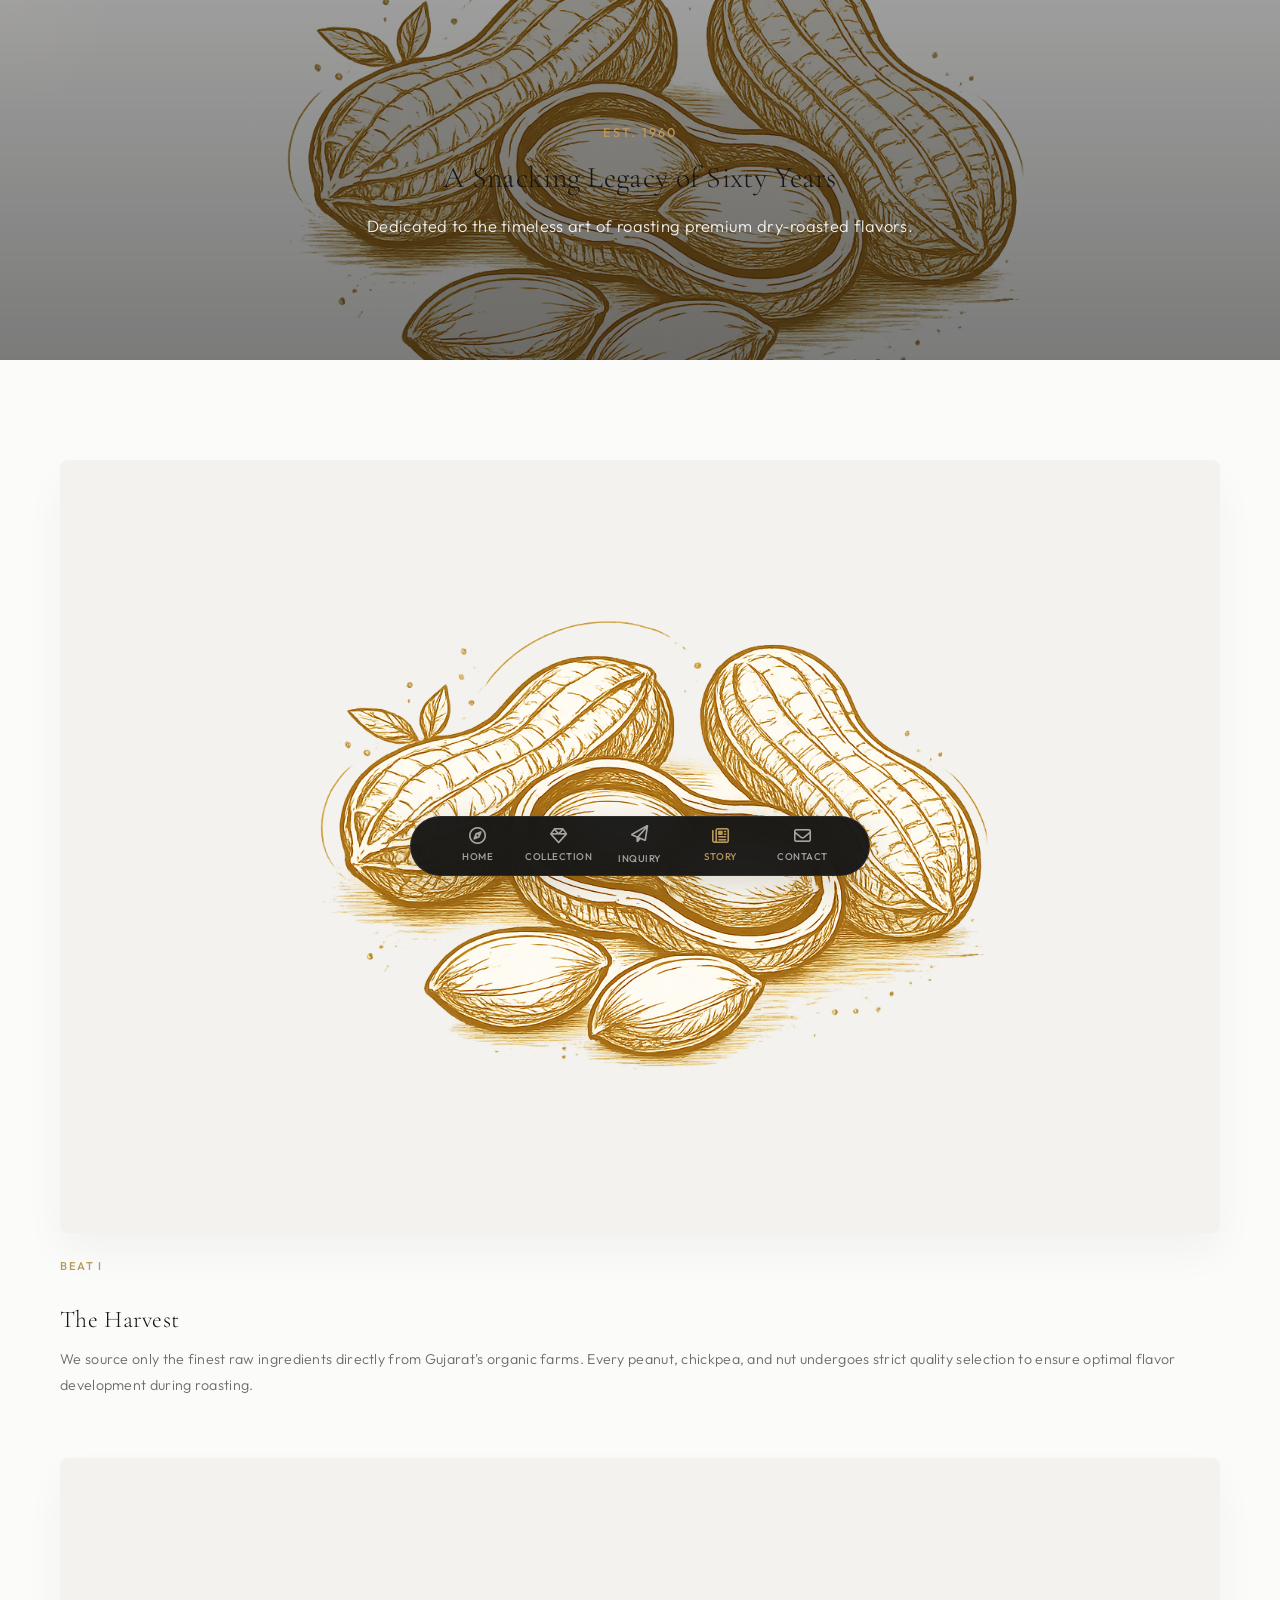
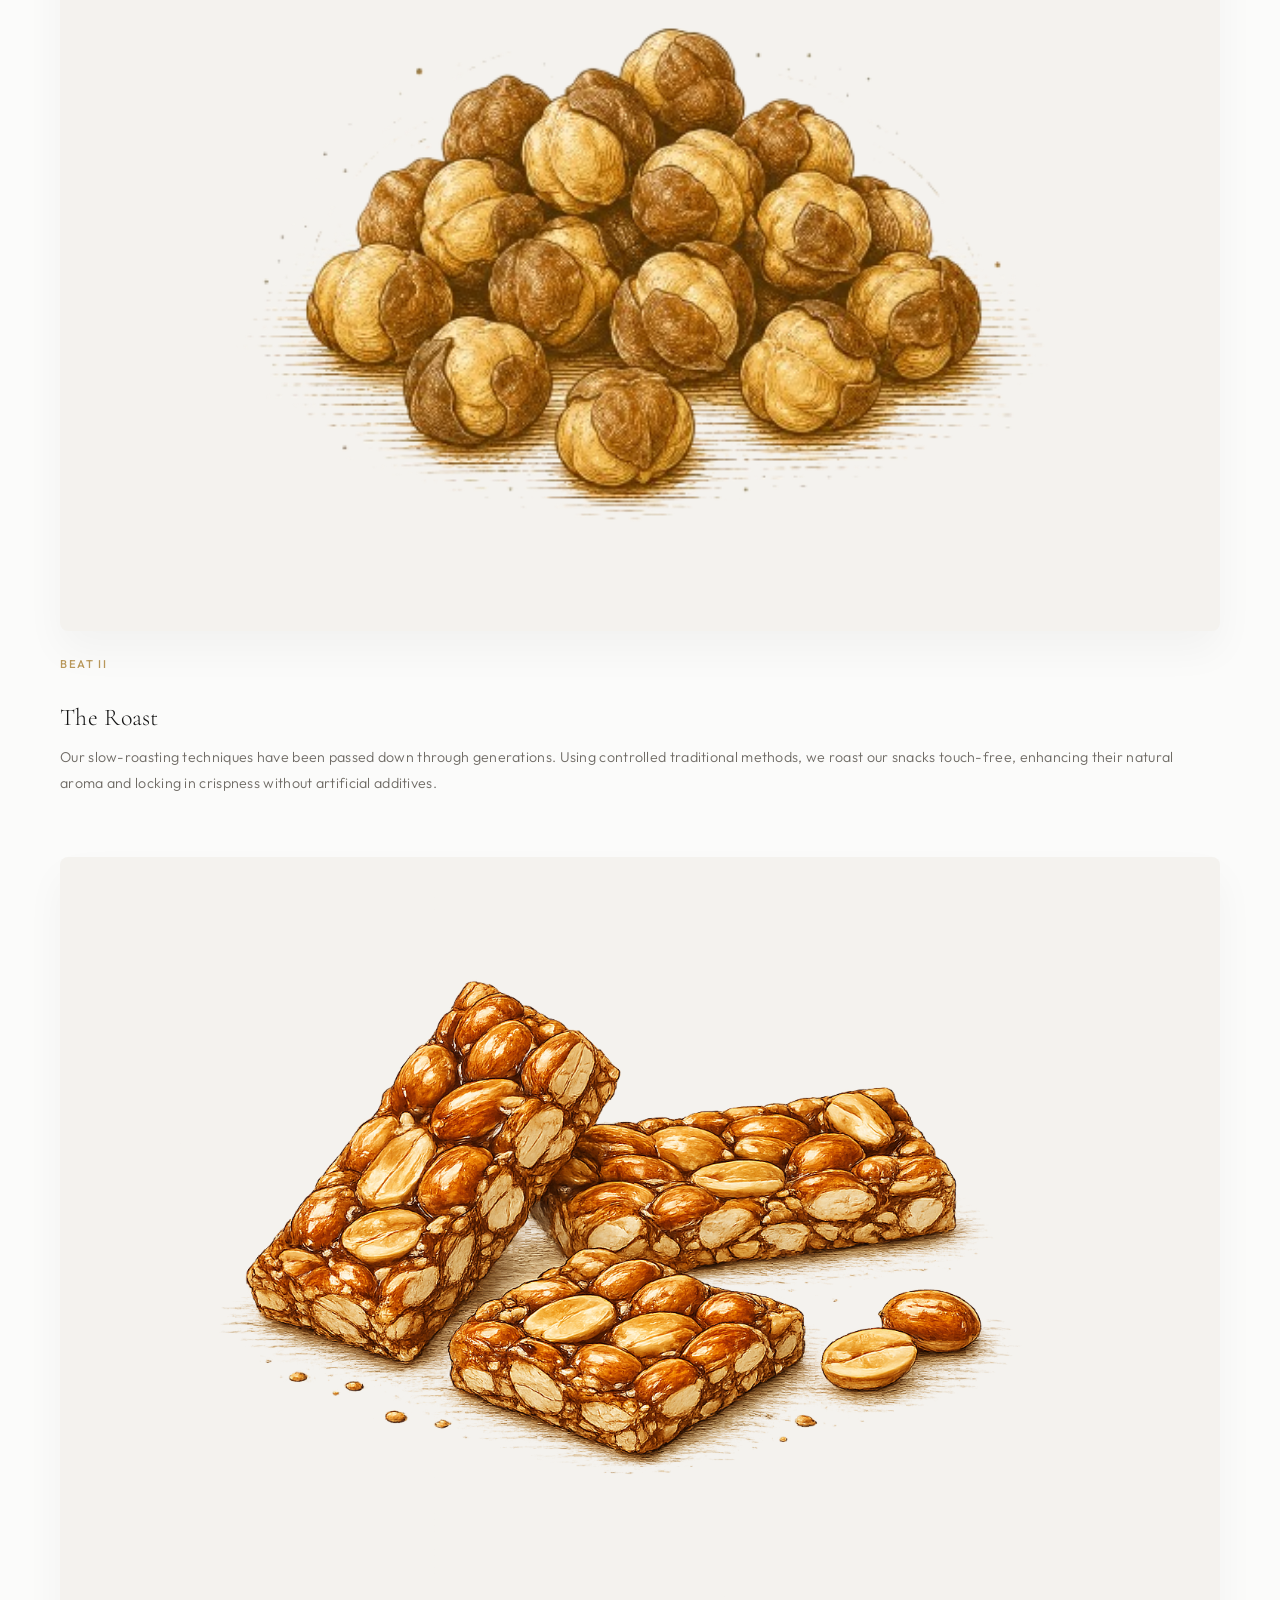
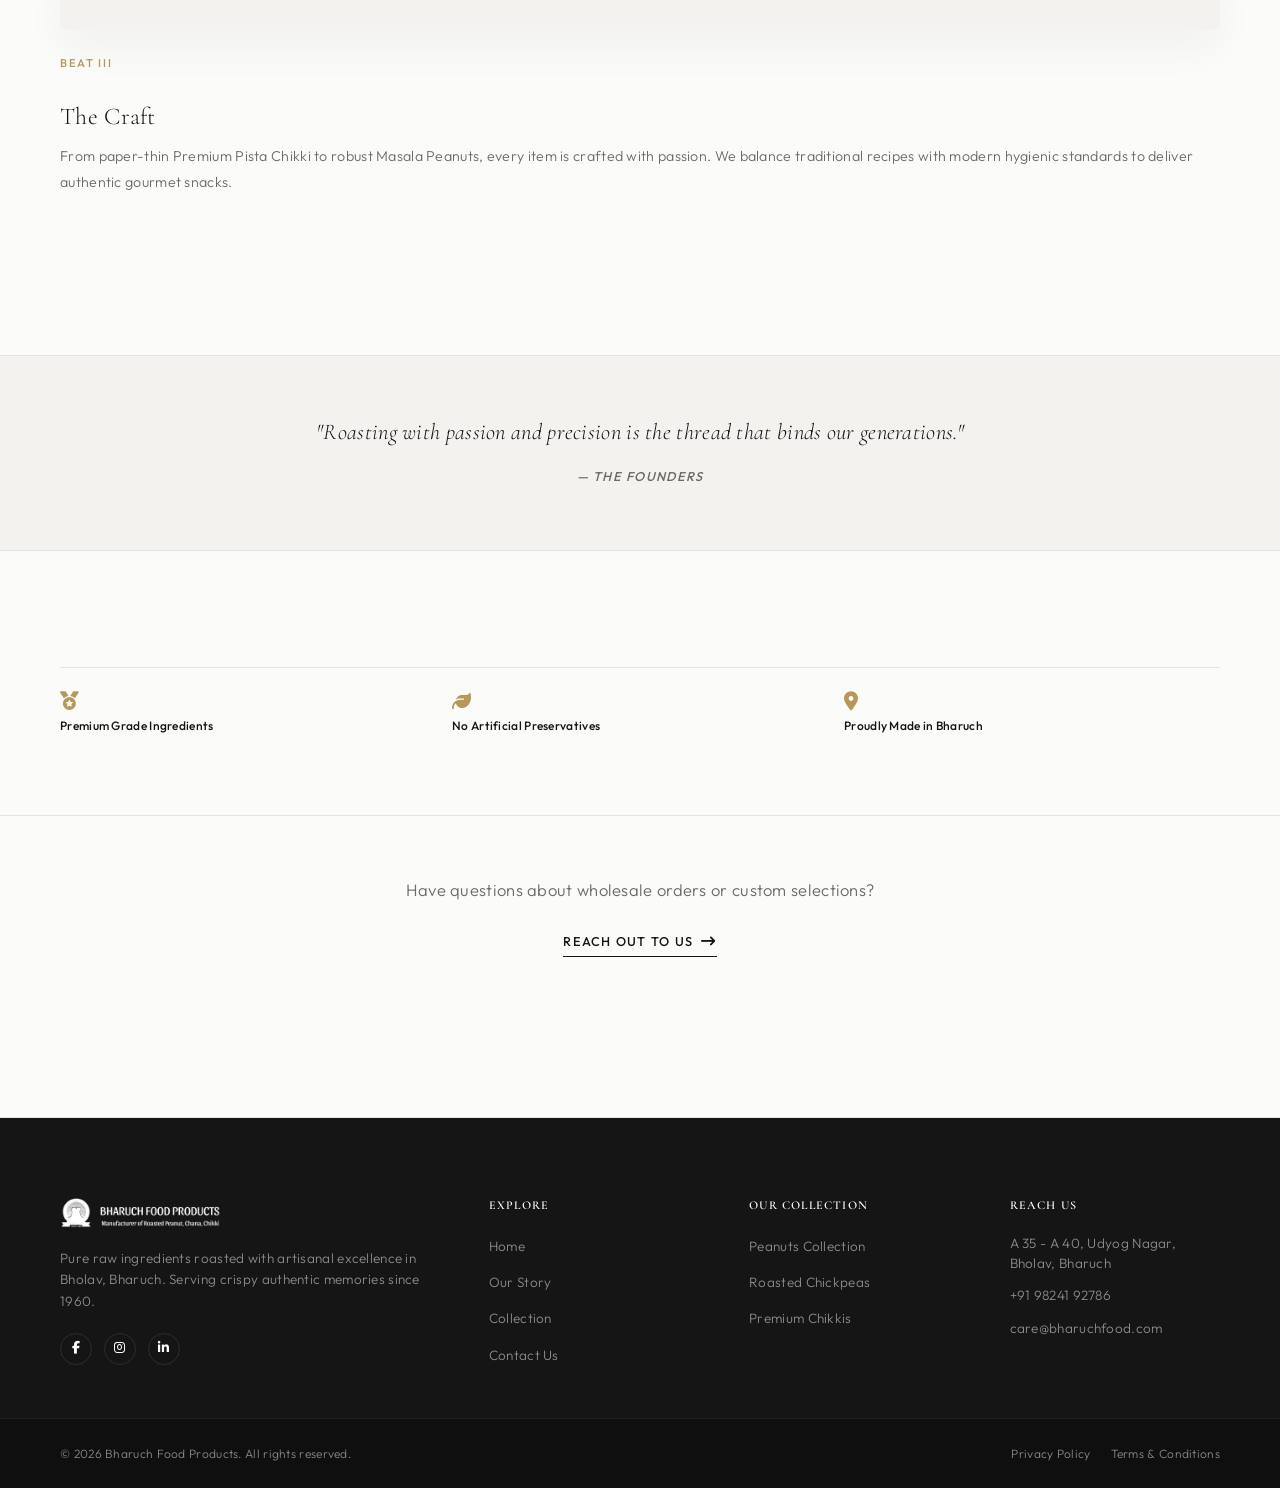
==== commit f91bf524: "Fix bottom nav spacing overlaps, ensure bulk card image consistency, and redesign about.html centere" ====
--- a/about.html
+++ b/about.html
@@ -66,118 +66,97 @@
         </ul>
     </nav>
 
-    <main>
-        <!-- Page Header -->
-        <section class="page-header" aria-label="Page Title Banner">
+    <main class="app-main-content">
+        <!-- Heritage Hero Banner -->
+        <section class="about-hero-banner" aria-label="Heritage Banner">
+            <div class="about-hero-bg" style="background-image: linear-gradient(rgba(21, 21, 20, 0.4), rgba(21, 21, 20, 0.55)), url('assets/illustrations/peanuts-illustration.png');"></div>
+            <div class="about-hero-content container text-center">
+                <span class="est-badge">Est. 1960</span>
+                <h1 class="about-hero-title">A Snacking Legacy of Sixty Years</h1>
+                <p class="about-hero-subtitle">Dedicated to the timeless art of roasting premium dry-roasted flavors.</p>
+            </div>
+        </section>
+
+        <!-- Three-Beat Narrative -->
+        <section class="narrative-section scroll-reveal" aria-label="Our Story Beats">
             <div class="container">
-                <span class="section-subtitle">Since 1960</span>
-                <h1 class="page-title">Our Heritage & Story</h1>
-                <p class="page-subtitle">A journey of dedication, family tradition, and the art of pure roasting.</p>
-            </div>
-        </section>
-
-        <!-- Story Section -->
-        <section class="story-section scroll-reveal" aria-label="About Story Details">
-            <div class="container grid-2">
-                <div class="story-visual reveal-left">
-                    <div class="visual-decor-box">
-                        <img src="assets/images/peanuts/peanuts-2.jpg" alt="Vintage roasting craft" loading="lazy">
-                    </div>
-                </div>
-
-                <div class="story-text reveal-right">
-                    <h2 class="story-heading">Roasting is in Our DNA</h2>
-                    <p class="lead">Embarking on its journey in Bharuch in 1960, our enterprise represents the pioneering spirit that laid the very bedrock of the peanut and chana industry.</p>
-                    <p>Born from a vision that sought to transform culinary landscapes, we boldly entered the commercial realm by introducing the art of roasting these delectable products. At the heart of our legacy is an unwavering commitment to perfection. We have meticulously crafted a benchmark for quality, where the right roasting meets the highest standards.</p>
-                    <p>Through the decades, we've proudly embraced time-honored methods, ensuring our products not only stand the test of time but also deliver an unrivaled, authentic taste. Today, our history is not just a tale of the past; it's a testament to our dedication to providing an unforgettable journey through flavors that transcend generations.</p>
-                </div>
-            </div>
-        </section>
-
-        <!-- Stats Section -->
-        <section class="about-stats-section scroll-reveal" aria-label="Key Figures">
+                <!-- Beat 1: The Harvest -->
+                <!-- CONFIRM WITH CLIENT: verify story beat "The Harvest" -->
+                <div class="grid-2 narrative-row reveal-up">
+                    <div class="narrative-img-box">
+                        <img src="assets/illustrations/peanuts-illustration.png" alt="The Harvest" loading="lazy">
+                    </div>
+                    <div class="narrative-text">
+                        <span class="beat-num">Beat I</span>
+                        <h3>The Harvest</h3>
+                        <p>We source only the finest raw ingredients directly from Gujarat's organic farms. Every peanut, chickpea, and nut undergoes strict quality selection to ensure optimal flavor development during roasting.</p>
+                    </div>
+                </div>
+
+                <!-- Beat 2: The Roast -->
+                <!-- CONFIRM WITH CLIENT: verify story beat "The Roast" -->
+                <div class="grid-2 narrative-row reverse reveal-up">
+                    <div class="narrative-text">
+                        <span class="beat-num">Beat II</span>
+                        <h3>The Roast</h3>
+                        <p>Our slow-roasting techniques have been passed down through generations. Using controlled traditional methods, we roast our snacks touch-free, enhancing their natural aroma and locking in crispness without artificial additives.</p>
+                    </div>
+                    <div class="narrative-img-box">
+                        <img src="assets/illustrations/chana-illustration.png" alt="The Roast" loading="lazy">
+                    </div>
+                </div>
+
+                <!-- Beat 3: The Craft -->
+                <!-- CONFIRM WITH CLIENT: verify story beat "The Craft" -->
+                <div class="grid-2 narrative-row reveal-up">
+                    <div class="narrative-img-box">
+                        <img src="assets/illustrations/chikki-illustration.png" alt="The Craft" loading="lazy">
+                    </div>
+                    <div class="narrative-text">
+                        <span class="beat-num">Beat III</span>
+                        <h3>The Craft</h3>
+                        <p>From paper-thin Premium Pista Chikki to robust Masala Peanuts, every item is crafted with passion. We balance traditional recipes with modern hygienic standards to deliver authentic gourmet snacks.</p>
+                    </div>
+                </div>
+            </div>
+        </section>
+
+        <!-- Pull Quote -->
+        <!-- CONFIRM WITH CLIENT: verify quote text -->
+        <section class="pull-quote-section scroll-reveal" aria-label="Pull Quote">
+            <div class="container text-center">
+                <blockquote class="pull-quote">
+                    "Roasting with passion and precision is the thread that binds our generations."
+                </blockquote>
+                <cite class="quote-author">&mdash; The Founders</cite>
+            </div>
+        </section>
+
+        <!-- Trust Badges Row -->
+        <section class="about-trust-section scroll-reveal" aria-label="Trust Markers">
             <div class="container">
-                <div class="stats-border-grid">
-                    <div class="stat-item reveal-scale">
-                        <span class="stat-number" data-target="1960">0</span>
-                        <span class="stat-label">Founded Year</span>
-                    </div>
-                    <div class="stat-item reveal-scale" data-delay="100">
-                        <span class="stat-number" data-target="66">0</span><span class="stat-plus">+</span>
-                        <span class="stat-label">Years of Craft</span>
-                    </div>
-                    <div class="stat-item reveal-scale" data-delay="200">
-                        <span class="stat-number" data-target="3">0</span>
-                        <span class="stat-label">Product Categories</span>
-                    </div>
-                    <div class="stat-item reveal-scale" data-delay="300">
-                        <span class="stat-number" data-target="10000">0</span><span class="stat-plus">+</span>
-                        <span class="stat-label">Customers Served</span>
-                    </div>
-                </div>
-            </div>
-        </section>
-
-        <!-- Process Timeline Section -->
-        <section class="about-process-section scroll-reveal" aria-label="Manufacturing Timeline">
-            <div class="container">
-                <div class="section-header text-center">
-                    <span class="section-subtitle">Methodology</span>
-                    <h2 class="section-title">The Roasting Process</h2>
-                    <p class="section-desc">We follow a rigorous, touch-free cleaning and slow roasting timeline to lock in flavor and crispness.</p>
-                </div>
-
-                <div class="timeline-container">
-                    <div class="timeline-line"></div>
-                    
-                    <div class="timeline-item reveal-left">
-                        <div class="timeline-badge">1</div>
-                        <div class="timeline-content">
-                            <h3>Raw Material Sourcing</h3>
-                            <p>We hand-select premium peanuts, chickpea grains, and grade-A nuts from certified organic farms across Gujarat.</p>
-                        </div>
-                    </div>
-
-                    <div class="timeline-item reveal-right">
-                        <div class="timeline-badge">2</div>
-                        <div class="timeline-content">
-                            <h3>Rigorous Cleaning</h3>
-                            <p>Multi-stage grading removes smaller kernels and debris. Only plump, uniform ingredients proceed to the next stage.</p>
-                        </div>
-                    </div>
-
-                    <div class="timeline-item reveal-left">
-                        <div class="timeline-badge">3</div>
-                        <div class="timeline-content">
-                            <h3>Artisanal Roasting</h3>
-                            <p>Sand-roasting in precise temp-controlled ovens to release aromatic oils while preventing moisture retention.</p>
-                        </div>
-                    </div>
-
-                    <div class="timeline-item reveal-right">
-                        <div class="timeline-badge">4</div>
-                        <div class="timeline-content">
-                            <h3>Quality Control Check</h3>
-                            <p>Continuous testing for taste consistency, moisture percentage, and crispiness parameters.</p>
-                        </div>
-                    </div>
-
-                    <div class="timeline-item reveal-left">
-                        <div class="timeline-badge">5</div>
-                        <div class="timeline-content">
-                            <h3>Premium Packaging</h3>
-                            <p>Gas-flushed food-grade packaging preserves crispness and aroma. Moisture-impermeable bags seal in the freshness.</p>
-                        </div>
-                    </div>
-
-                    <div class="timeline-item reveal-right">
-                        <div class="timeline-badge">6</div>
-                        <div class="timeline-content">
-                            <h3>Distribution</h3>
-                            <p>Secure warehousing and expedited shipping reach retailers, global partners, and direct clients intact.</p>
-                        </div>
-                    </div>
-                </div>
+                <div class="trust-markers-grid">
+                    <div class="trust-marker">
+                        <i class="fa-solid fa-medal trust-icon"></i>
+                        <span class="trust-text">Premium Grade Ingredients</span>
+                    </div>
+                    <div class="trust-marker">
+                        <i class="fa-solid fa-leaf trust-icon"></i>
+                        <span class="trust-text">No Artificial Preservatives <!-- CONFIRM WITH CLIENT --></span>
+                    </div>
+                    <div class="trust-marker">
+                        <i class="fa-solid fa-location-dot trust-icon"></i>
+                        <span class="trust-text">Proudly Made in Bharuch</span>
+                    </div>
+                </div>
+            </div>
+        </section>
+
+        <!-- Reach Us Link -->
+        <section class="about-footer-link scroll-reveal" aria-label="Call to Action">
+            <div class="container text-center">
+                <p>Have questions about wholesale orders or custom selections?</p>
+                <a href="contact.html" class="underline-link">Reach Out to Us <i class="fa-solid fa-arrow-right-long"></i></a>
             </div>
         </section>
     </main>
--- a/css/style.css
+++ b/css/style.css
@@ -27,6 +27,7 @@
     
     --header-height: 80px;
     --scroll-progress: 0%;
+    --nav-rendered-height: 64px;
 }
 
 /* ==========================================================================
@@ -53,6 +54,10 @@
     letter-spacing: 0.02em;
     overflow-x: hidden;
     -webkit-font-smoothing: antialiased;
+}
+
+main, .app-main-content {
+    padding-bottom: calc(var(--nav-rendered-height) + 16px) !important;
 }
 
 a {
@@ -1821,7 +1826,7 @@
     height: 100%;
     position: relative;
     overflow: hidden;
-    background-color: var(--color-primary);
+    background-color: transparent !important;
 }
 
 /* Home Inquiry promo section */
@@ -1856,6 +1861,668 @@
     transform: scale(1.3);
 }
 
-
-
-
+/* --- Segmented Mode Toggle Container --- */
+.mode-toggle-container {
+    display: flex;
+    background-color: var(--color-bg-secondary);
+    border: 1px solid var(--color-border);
+    border-radius: 20px;
+    padding: 3px;
+    margin-bottom: 24px;
+    width: fit-content;
+}
+
+.mode-toggle-btn {
+    background: none;
+    border: none;
+    border-radius: 17px;
+    padding: 8px 24px;
+    font-family: var(--font-body);
+    font-size: 0.85rem;
+    font-weight: 500;
+    color: var(--color-text-muted);
+    cursor: pointer;
+    transition: var(--transition-fast);
+}
+
+.mode-toggle-btn.active {
+    background-color: var(--color-primary);
+    color: var(--color-white);
+}
+
+.mode-toggle-btn:hover:not(.active) {
+    color: var(--color-primary);
+}
+
+/* --- Filter Tab Icons --- */
+.tab-icon {
+    width: 16px;
+    height: 16px;
+    object-fit: contain;
+    margin-right: 8px;
+    vertical-align: middle;
+    display: inline-block;
+    transition: transform var(--transition-fast);
+}
+
+.filter-tab:hover .tab-icon {
+    transform: scale(1.1);
+}
+
+/* --- Floating Quick Buy Action Button --- */
+.floating-quick-buy-btn {
+    position: absolute;
+    top: 40px; /* Positioned directly under wishlist toggle (32px offset) */
+    right: 8px;
+    width: 26px;
+    height: 26px;
+    border-radius: 50%;
+    background-color: rgba(251, 251, 250, 0.94);
+    color: #25d366; /* WhatsApp Green */
+    border: none;
+    display: flex;
+    align-items: center;
+    justify-content: center;
+    font-size: 0.9rem;
+    cursor: pointer;
+    transition: var(--transition-fast);
+    z-index: 10;
+}
+
+.floating-quick-buy-btn:hover {
+    background-color: #25d366;
+    color: var(--color-white);
+}
+
+/* --- Bulk Stepper & Actions (Card & Modal) --- */
+.bulk-actions-wrapper {
+    display: flex;
+    flex-direction: column;
+    gap: 8px;
+    margin-top: 10px;
+    width: 100%;
+}
+
+.bulk-stepper-container {
+    display: flex;
+    align-items: center;
+    border: 1px solid var(--color-border);
+    border-radius: 4px;
+    overflow: hidden;
+    background-color: var(--color-bg-secondary);
+}
+
+.stepper-qty-btn {
+    width: 32px;
+    height: 32px;
+    border: none;
+    background: none;
+    color: var(--color-primary);
+    font-size: 1.1rem;
+    cursor: pointer;
+    display: flex;
+    align-items: center;
+    justify-content: center;
+    transition: var(--transition-fast);
+}
+
+.stepper-qty-btn:hover {
+    background-color: rgba(21, 21, 20, 0.05);
+}
+
+.stepper-qty-input {
+    flex: 1;
+    width: 100%;
+    height: 32px;
+    border: none;
+    background: none;
+    text-align: center;
+    font-family: var(--font-body);
+    font-size: 0.9rem;
+    font-weight: 500;
+    color: var(--color-primary);
+}
+
+.stepper-qty-input::-webkit-outer-spin-button,
+.stepper-qty-input::-webkit-inner-spin-button {
+    -webkit-appearance: none;
+    margin: 0;
+}
+
+.stepper-qty-unit {
+    font-size: 0.75rem;
+    color: var(--color-text-muted);
+    padding-right: 12px;
+}
+
+.bulk-add-btn {
+    width: 100%;
+    background-color: var(--color-primary);
+    color: var(--color-white);
+    border: none;
+    border-radius: 4px;
+    padding: 8px 16px;
+    font-family: var(--font-body);
+    font-size: 0.8rem;
+    font-weight: 500;
+    text-transform: uppercase;
+    letter-spacing: 0.05em;
+    cursor: pointer;
+    transition: var(--transition-fast);
+}
+
+.bulk-add-btn:hover {
+    background-color: var(--color-accent);
+}
+
+.bulk-add-btn.added {
+    background-color: var(--color-accent);
+}
+
+/* --- Persistent Sticky Bulk Summary Bar --- */
+.bulk-summary-bar {
+    position: fixed;
+    bottom: calc(var(--nav-rendered-height) + 8px) !important;
+    left: 0;
+    right: 0;
+    background-color: rgba(21, 21, 20, 0.98);
+    backdrop-filter: blur(10px);
+    -webkit-backdrop-filter: blur(10px);
+    border-top: 1px solid rgba(255, 255, 255, 0.08);
+    padding: 16px 0;
+    color: var(--color-white);
+    z-index: 990;
+    transition: transform 0.3s cubic-bezier(0.16, 1, 0.3, 1), opacity 0.3s ease;
+    transform: translateY(0);
+    opacity: 1;
+}
+
+.bulk-summary-bar.hidden {
+    transform: translateY(100%);
+    opacity: 0;
+    pointer-events: none;
+    display: none !important;
+}
+
+.bulk-summary-container {
+    display: flex;
+    align-items: center;
+    justify-content: space-between;
+}
+
+.bulk-summary-info {
+    display: flex;
+    align-items: center;
+    gap: 16px;
+    font-family: var(--font-body);
+    font-size: 0.95rem;
+}
+
+.bulk-summary-divider {
+    opacity: 0.3;
+}
+
+.bulk-summary-info strong {
+    color: var(--color-accent);
+    font-weight: 600;
+}
+
+.btn-bulk-wa {
+    background-color: #25d366 !important;
+    border-color: #25d366 !important;
+    color: var(--color-white) !important;
+    display: flex;
+    align-items: center;
+    gap: 8px;
+    padding: 10px 24px !important;
+    font-weight: 500 !important;
+    font-size: 0.85rem !important;
+}
+
+.btn-bulk-wa:hover {
+    background-color: #1ebe57 !important;
+    border-color: #1ebe57 !important;
+}
+
+/* --- Modal Layout Adjustments --- */
+.modal-actions-container {
+    display: flex;
+    gap: 12px;
+    margin-top: 30px;
+    width: 100%;
+}
+
+.modal-actions-container .btn {
+    flex: 1;
+}
+
+.btn-order-wa {
+    background-color: #25d366 !important;
+    border-color: #25d366 !important;
+    color: var(--color-white) !important;
+    display: inline-flex;
+    align-items: center;
+    justify-content: center;
+    gap: 8px;
+}
+
+.btn-order-wa:hover {
+    background-color: #1ebe57 !important;
+    border-color: #1ebe57 !important;
+}
+
+.modal-bulk-actions {
+    display: flex;
+    flex-direction: column;
+    gap: 16px;
+    margin-top: 20px;
+    width: 100%;
+}
+
+.modal-category-icon {
+    width: 14px;
+    height: 14px;
+    object-fit: contain;
+    margin-right: 6px;
+    vertical-align: middle;
+    display: inline-block;
+}
+
+/* --- Hero Stat Strip --- */
+.hero-stats-strip {
+    display: flex;
+    gap: 30px;
+    margin-top: 40px;
+    border-top: 1px solid var(--color-border);
+    padding-top: 24px;
+    z-index: 1;
+}
+
+.hero-stats-strip .stat-item {
+    display: flex;
+    flex-direction: column;
+    align-items: flex-start;
+}
+
+.hero-stats-strip .stat-num {
+    font-family: var(--font-headings);
+    font-size: 1.8rem;
+    font-weight: 400;
+    color: var(--color-accent);
+    line-height: 1.2;
+}
+
+.hero-stats-strip .stat-lbl {
+    font-family: var(--font-body);
+    font-size: 0.72rem;
+    font-weight: 500;
+    text-transform: uppercase;
+    letter-spacing: 0.05em;
+    color: var(--color-text-muted);
+    margin-top: 2px;
+}
+
+/* --- Hero Visual Collage --- */
+.hero-collage-container {
+    position: relative;
+    width: 100%;
+    height: 100%;
+    display: flex;
+    align-items: center;
+    justify-content: center;
+    overflow: hidden;
+    background: radial-gradient(circle, var(--color-bg-secondary) 0%, rgba(245, 243, 239, 0.4) 100%);
+}
+
+.collage-backdrop {
+    position: absolute;
+    width: 140%;
+    height: 140%;
+    background: radial-gradient(circle, rgba(212, 163, 89, 0.06) 0%, transparent 70%);
+    pointer-events: none;
+    z-index: 1;
+}
+
+.collage-item {
+    position: absolute;
+    max-width: 60%;
+    height: auto;
+    filter: drop-shadow(0 15px 35px rgba(0,0,0,0.08));
+    transition: transform 0.8s cubic-bezier(0.16, 1, 0.3, 1);
+    z-index: 2;
+}
+
+.item-peanuts {
+    top: 12%;
+    left: 8%;
+    transform: rotate(-12deg) scale(0.9);
+    animation: float-peanuts 6s ease-in-out infinite alternate;
+}
+
+.item-chana {
+    bottom: 10%;
+    right: 6%;
+    transform: rotate(8deg) scale(0.95);
+    animation: float-chana 7s ease-in-out infinite alternate;
+}
+
+.item-chikki {
+    top: 32%;
+    right: 22%;
+    transform: rotate(-4deg) scale(1.15);
+    z-index: 3;
+    animation: float-chikki 5s ease-in-out infinite alternate;
+}
+
+@keyframes float-peanuts {
+    0% { transform: translateY(0) rotate(-12deg) scale(0.9); }
+    100% { transform: translateY(-12px) rotate(-10deg) scale(0.92); }
+}
+
+@keyframes float-chana {
+    0% { transform: translateY(0) rotate(8deg) scale(0.95); }
+    100% { transform: translateY(-15px) rotate(11deg) scale(0.97); }
+}
+
+@keyframes float-chikki {
+    0% { transform: translateY(0) rotate(-4deg) scale(1.15); }
+    100% { transform: translateY(-8px) rotate(-3deg) scale(1.17); }
+}
+
+/* --- Mode-Aware CTA Banner --- */
+.mode-cta-banner {
+    border-bottom: 1px solid var(--color-border);
+    background-color: var(--color-bg-primary);
+}
+
+.banner-split {
+    display: grid;
+    grid-template-columns: 1fr 1fr;
+}
+
+.banner-panel {
+    padding: 80px 60px;
+    display: flex;
+    align-items: center;
+    justify-content: center;
+    text-align: center;
+    text-decoration: none;
+    transition: background-color 0.4s ease;
+    position: relative;
+}
+
+.panel-retail {
+    border-right: 1px solid var(--color-border);
+}
+
+.panel-retail:hover,
+.panel-bulk:hover {
+    background-color: var(--color-bg-secondary);
+}
+
+.panel-content {
+    display: flex;
+    flex-direction: column;
+    align-items: center;
+}
+
+.panel-subtitle {
+    font-size: 0.75rem;
+    font-weight: 500;
+    letter-spacing: 0.15em;
+    text-transform: uppercase;
+    color: var(--color-accent);
+    margin-bottom: 12px;
+}
+
+.panel-title {
+    font-family: var(--font-headings);
+    font-size: 2rem;
+    font-weight: 300;
+    color: var(--color-primary);
+    margin: 0 0 20px 0;
+}
+
+.panel-link {
+    font-family: var(--font-body);
+    font-size: 0.85rem;
+    font-weight: 500;
+    letter-spacing: 0.05em;
+    text-transform: uppercase;
+    color: var(--color-primary);
+    display: flex;
+    align-items: center;
+    gap: 8px;
+    transition: var(--transition-fast);
+}
+
+.banner-panel:hover .panel-link {
+    color: var(--color-accent);
+    transform: translateX(4px);
+}
+
+/* --- Bestsellers Row Section --- */
+.bestsellers-section {
+    padding: 100px 0;
+    background-color: var(--color-bg-primary);
+    border-bottom: 1px solid var(--color-border);
+}
+
+.bestsellers-row {
+    display: flex;
+    gap: 24px;
+    overflow-x: auto;
+    padding: 20px 0 40px 0;
+    scroll-behavior: smooth;
+    scrollbar-width: none;
+}
+
+.bestsellers-row::-webkit-scrollbar {
+    display: none;
+}
+
+.bestsellers-row .product-card {
+    flex: 0 0 240px;
+    box-sizing: border-box;
+}
+
+/* --- Trust Badges Teaser Overlay --- */
+.trust-markers-grid {
+    display: grid;
+    grid-template-columns: repeat(3, 1fr);
+    gap: 16px;
+    margin-top: 36px;
+    border-top: 1px solid var(--color-border);
+    padding-top: 24px;
+}
+
+.trust-marker {
+    display: flex;
+    flex-direction: column;
+    align-items: flex-start;
+    gap: 8px;
+}
+
+.trust-icon {
+    font-size: 1.25rem;
+    color: var(--color-accent);
+}
+
+.trust-text {
+    font-family: var(--font-body);
+    font-size: 0.8rem;
+    font-weight: 500;
+    color: var(--color-primary);
+    line-height: 1.35;
+}
+
+/* --- Heritage Hero Banner (about.html) --- */
+.about-hero-banner {
+    position: relative;
+    height: 60vh;
+    min-height: 400px;
+    display: flex;
+    align-items: center;
+    justify-content: center;
+    overflow: hidden;
+}
+
+.about-hero-bg {
+    position: absolute;
+    top: 0;
+    left: 0;
+    width: 100%;
+    height: 100%;
+    background-size: cover;
+    background-position: center;
+    filter: brightness(0.85);
+    z-index: 1;
+}
+
+.about-hero-content {
+    position: relative;
+    z-index: 2;
+    color: var(--color-white);
+    max-width: 800px;
+    padding: 0 20px;
+}
+
+.est-badge {
+    display: inline-block;
+    color: var(--color-accent);
+    font-family: var(--font-body);
+    font-size: 0.85rem;
+    font-weight: 500;
+    text-transform: uppercase;
+    letter-spacing: 0.15em;
+    margin-bottom: 16px;
+}
+
+.about-hero-title {
+    font-family: var(--font-headings);
+    font-size: 3rem;
+    font-weight: 300;
+    line-height: 1.2;
+    margin-bottom: 16px;
+}
+
+.about-hero-subtitle {
+    font-family: var(--font-body);
+    font-size: 1.1rem;
+    font-weight: 300;
+    opacity: 0.9;
+}
+
+/* --- Three-Beat Narrative --- */
+.narrative-section {
+    padding: 100px 0;
+    background-color: var(--color-bg-primary);
+}
+
+.narrative-row {
+    margin-bottom: 80px;
+    align-items: center;
+    gap: 60px;
+}
+
+.narrative-row:last-child {
+    margin-bottom: 0;
+}
+
+.narrative-img-box {
+    width: 100%;
+    border-radius: 8px;
+    overflow: hidden;
+    background-color: var(--color-bg-secondary);
+    box-shadow: 0 20px 40px rgba(0, 0, 0, 0.04);
+}
+
+.narrative-img-box img {
+    width: 100%;
+    height: auto;
+    object-fit: cover;
+}
+
+.narrative-text {
+    display: flex;
+    flex-direction: column;
+}
+
+.beat-num {
+    font-family: var(--font-body);
+    font-size: 0.75rem;
+    font-weight: 500;
+    text-transform: uppercase;
+    letter-spacing: 0.15em;
+    color: var(--color-accent);
+    margin-bottom: 12px;
+}
+
+.narrative-text h3 {
+    font-family: var(--font-headings);
+    font-size: 2.2rem;
+    font-weight: 300;
+    color: var(--color-primary);
+    margin-bottom: 20px;
+}
+
+.narrative-text p {
+    font-family: var(--font-body);
+    font-size: 0.95rem;
+    color: var(--color-text-muted);
+    line-height: 1.8;
+}
+
+/* --- Pull Quote --- */
+.pull-quote-section {
+    padding: 100px 0;
+    background-color: var(--color-bg-secondary);
+    border-top: 1px solid var(--color-border);
+    border-bottom: 1px solid var(--color-border);
+}
+
+.pull-quote {
+    font-family: var(--font-headings);
+    font-size: 2.2rem;
+    font-style: italic;
+    font-weight: 300;
+    color: var(--color-primary);
+    line-height: 1.4;
+    max-width: 800px;
+    margin: 0 auto 16px auto;
+}
+
+.quote-author {
+    font-family: var(--font-body);
+    font-size: 0.85rem;
+    font-weight: 500;
+    text-transform: uppercase;
+    letter-spacing: 0.1em;
+    color: var(--color-text-muted);
+}
+
+/* --- Trust Section Badge Row spacing --- */
+.about-trust-section {
+    padding: 80px 0;
+    background-color: var(--color-bg-primary);
+    border-bottom: 1px solid var(--color-border);
+}
+
+/* --- Reach Us CTA Footer --- */
+.about-footer-link {
+    padding: 100px 0;
+    background-color: var(--color-bg-primary);
+}
+
+.about-footer-link p {
+    font-family: var(--font-body);
+    font-size: 1.1rem;
+    color: var(--color-text-muted);
+    margin-bottom: 24px;
+}
+
+
+
+
+
+
--- a/css/responsive.css
+++ b/css/responsive.css
@@ -123,6 +123,94 @@
         flex: 1;
         padding: 14px 10px;
         font-size: 0.75rem;
+    }
+
+    /* Mobile collage and stats strip visual updates */
+    .hero-stats-strip {
+        justify-content: center;
+        gap: 20px !important;
+        margin-top: 32px !important;
+        width: 100%;
+    }
+
+    .hero-stats-strip .stat-item {
+        align-items: center !important;
+    }
+
+    .hero-stats-strip .stat-num {
+        font-size: 1.5rem !important;
+    }
+
+    .hero-stats-strip .stat-lbl {
+        font-size: 0.65rem !important;
+        text-align: center;
+    }
+
+    .hero-collage-container {
+        height: 340px !important;
+    }
+
+    .collage-item {
+        max-width: 48% !important;
+    }
+
+    .item-peanuts {
+        top: 10% !important;
+        left: 6% !important;
+    }
+
+    .item-chana {
+        bottom: 8% !important;
+        right: 4% !important;
+    }
+
+    .item-chikki {
+        top: 25% !important;
+        right: 22% !important;
+    }
+
+    /* Mode CTA banner mobile layout */
+    .banner-split {
+        grid-template-columns: 1fr !important;
+    }
+
+    .banner-panel {
+        padding: 50px 24px !important;
+    }
+
+    .panel-retail {
+        border-right: none !important;
+        border-bottom: 1px solid var(--color-border);
+    }
+
+    .panel-title {
+        font-size: 1.6rem !important;
+        margin-bottom: 12px !important;
+    }
+
+    /* Bestsellers section mobile spacing */
+    .bestsellers-section {
+        padding: 60px 0 !important;
+    }
+
+    .bestsellers-row {
+        padding-left: 16px !important;
+        padding-right: 16px !important;
+        gap: 16px !important;
+    }
+
+    /* Trust badges grid layout */
+    .trust-markers-grid {
+        grid-template-columns: 1fr !important;
+        gap: 20px !important;
+        margin-top: 30px !important;
+        padding-top: 20px !important;
+        align-items: center;
+    }
+
+    .trust-marker {
+        align-items: center !important;
+        text-align: center;
     }
 
     /* Enforce vertical scrolling 2-column grid layout for portrait cards on mobile */
@@ -312,6 +400,10 @@
    Desktop App-Style Float Dock
    ========================================================================== */
 @media (min-width: 769px) {
+    :root {
+        --nav-rendered-height: 84px; /* 24px bottom + 60px height */
+    }
+
     .app-bottom-nav {
         bottom: 24px;
         left: 50%;
@@ -354,6 +446,77 @@
         color: var(--color-primary);
         border-color: #151514;
     }
+
+    /* Mobile Overrides for new retail/bulk features */
+    .mode-toggle-container {
+        margin: 0 auto 24px auto !important;
+    }
+
+    .floating-quick-buy-btn {
+        width: 28px !important;
+        height: 28px !important;
+        top: 44px !important;
+        right: 10px !important;
+        font-size: 0.85rem !important;
+    }
+
+    .bulk-summary-bar {
+        padding: 12px 0 !important;
+    }
+
+    .editorial-hero {
+        height: auto !important;
+        overflow: visible !important;
+    }
+
+    .bulk-summary-info {
+        font-size: 0.85rem !important;
+        gap: 10px !important;
+    }
+
+    .btn-bulk-wa {
+        padding: 8px 16px !important;
+        font-size: 0.75rem !important;
+    }
+
+    /* Mobile story layout adjustments */
+    .about-hero-banner {
+        height: 40vh !important;
+        min-height: 300px !important;
+    }
+
+    .about-hero-title {
+        font-size: 2rem !important;
+    }
+
+    .narrative-row {
+        gap: 24px !important;
+        margin-bottom: 60px !important;
+        grid-template-columns: 1fr !important;
+    }
+
+    .narrative-row.reverse {
+        display: flex;
+        flex-direction: column-reverse;
+    }
+
+    .narrative-text h3 {
+        font-size: 1.6rem !important;
+        margin-bottom: 12px !important;
+        margin-top: 16px;
+    }
+
+    .pull-quote-section {
+        padding: 60px 0 !important;
+    }
+
+    .pull-quote {
+        font-size: 1.5rem !important;
+    }
+
+    .about-footer-link {
+        padding: 60px 0 !important;
+    }
 }
 
 @media (max-width: 480px) {
--- a/css/animations.css
+++ b/css/animations.css
@@ -84,7 +84,7 @@
 /* Back to Top button */
 #back-to-top {
     position: fixed;
-    bottom: 30px;
+    bottom: calc(var(--nav-rendered-height) + 16px) !important;
     right: 30px;
     width: 44px;
     height: 44px;
